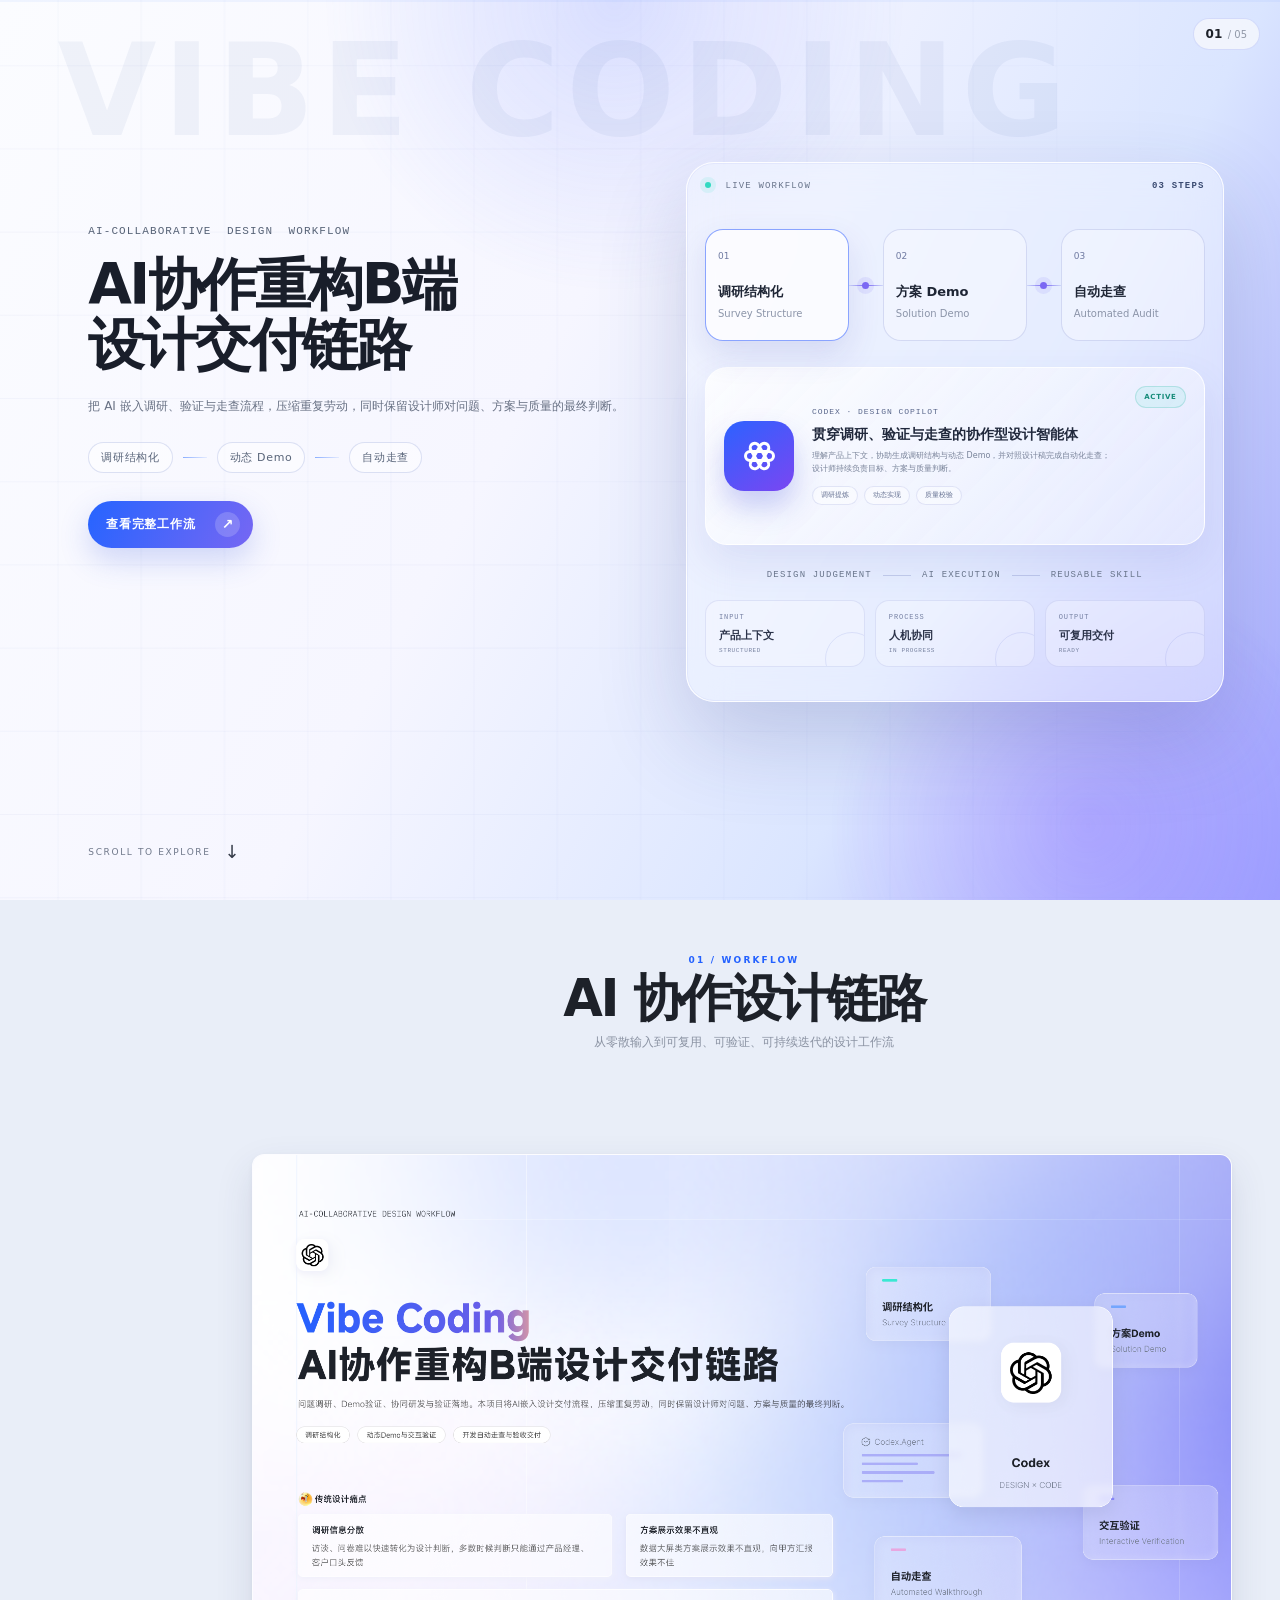
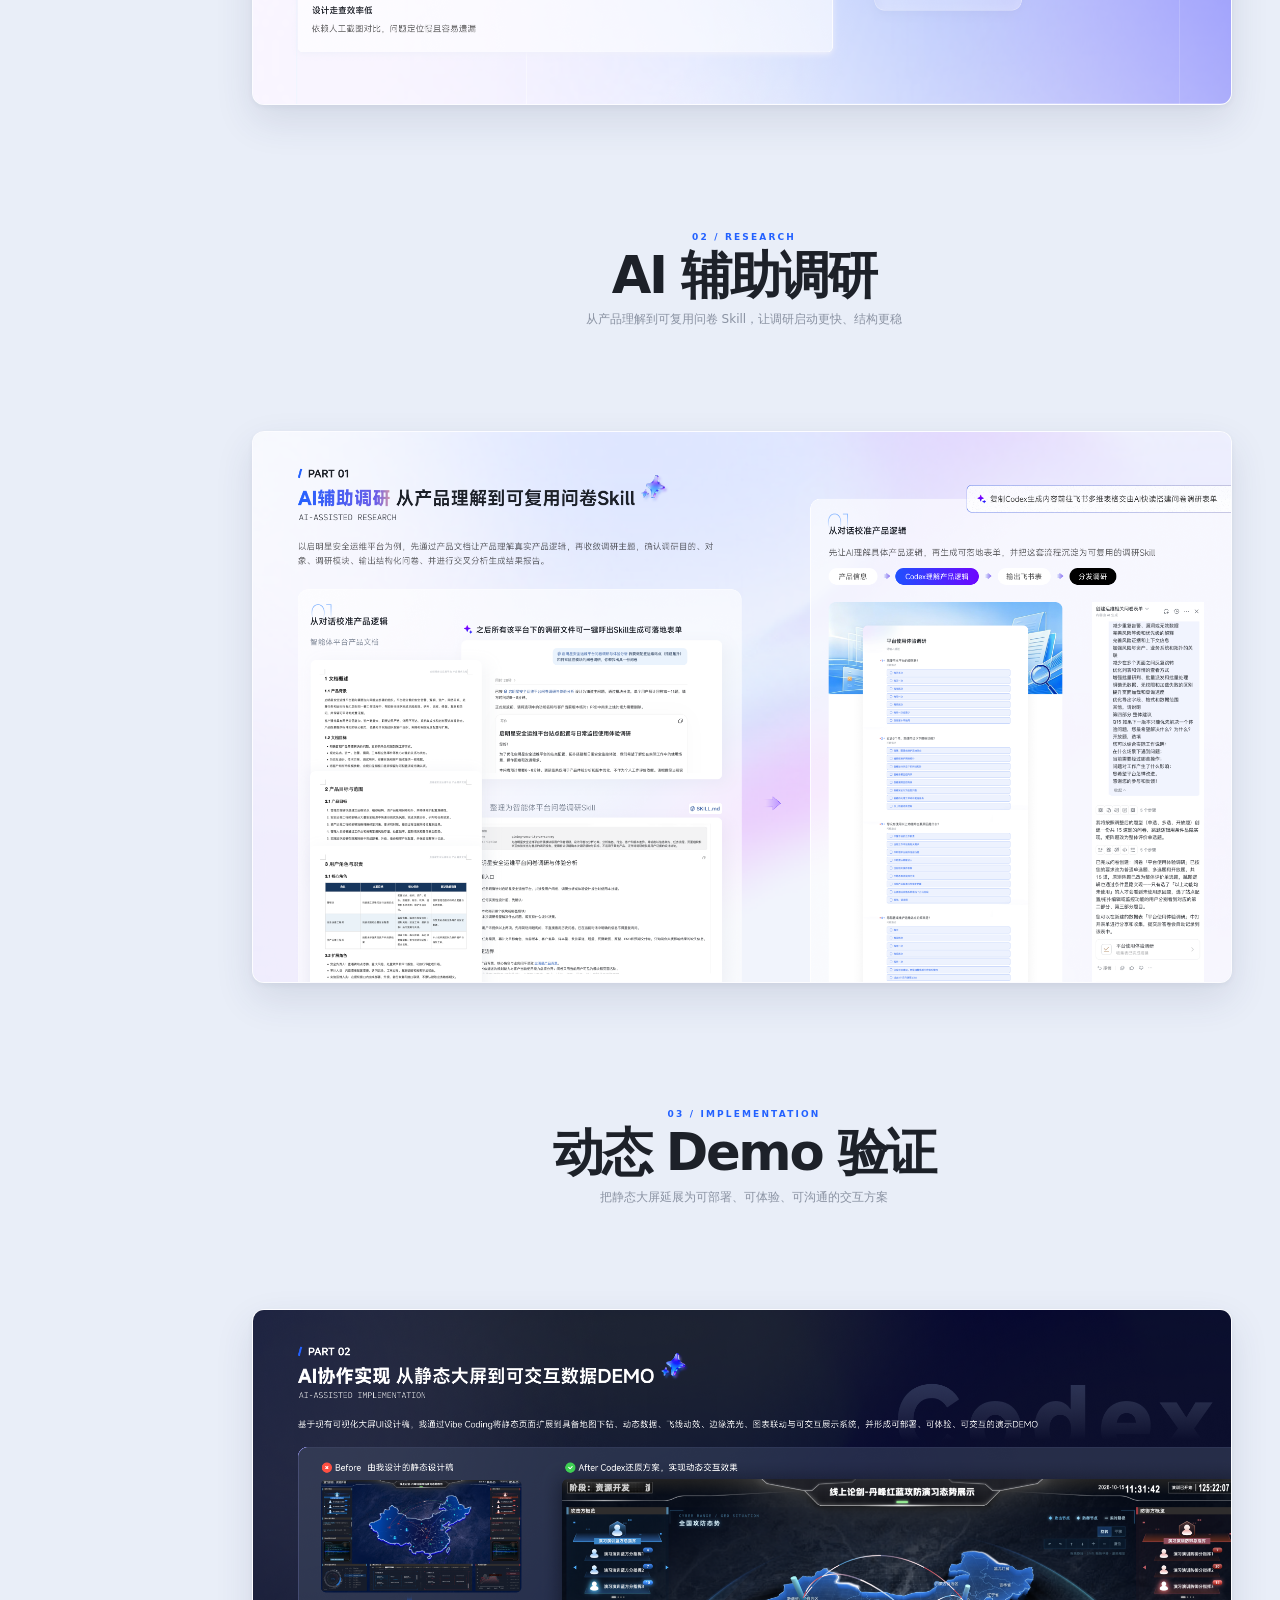
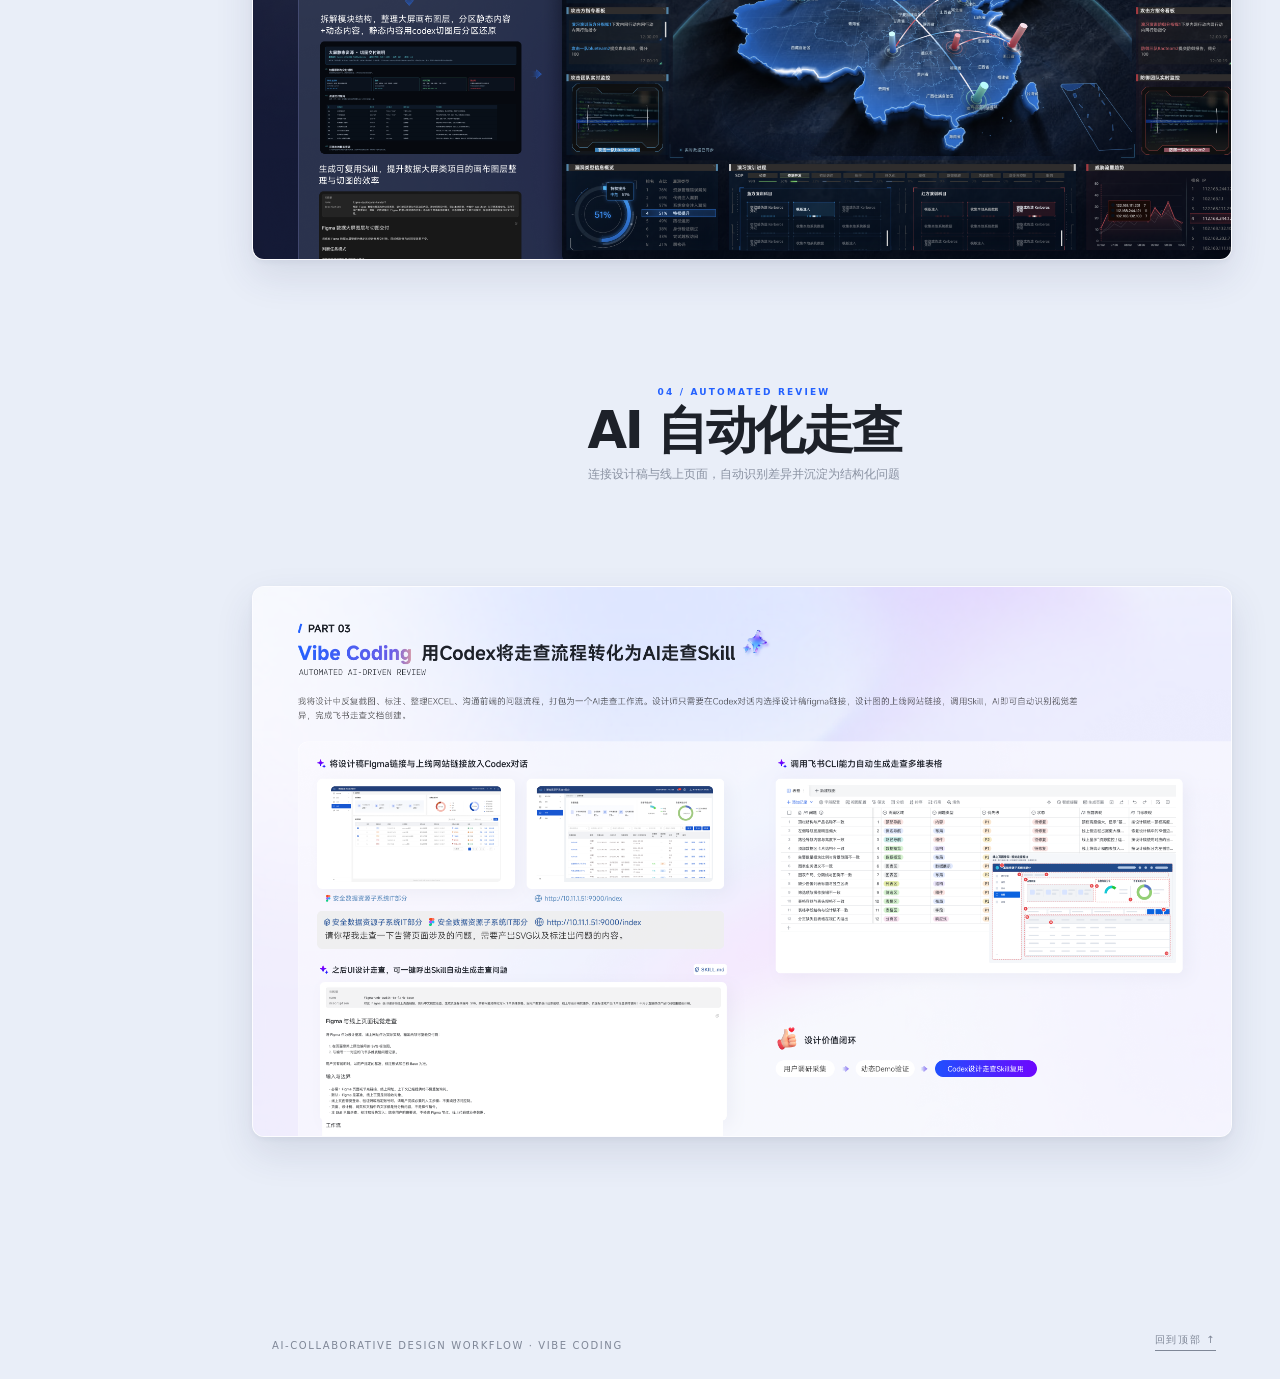
==== projects/ai-workflow/index.html @ b2602d44 "Publish complete Li Dan portfolio website" ====
<!doctype html>
<html lang="zh-CN" data-cursor-theme="dark">
  <head>
    <meta charset="UTF-8" />
    <meta name="viewport" content="width=device-width, initial-scale=1" />
    <meta name="description" content="AI 协作设计工作流：从调研结构化、动态 Demo 到自动化设计走查的 B 端设计交付链路。" />
    <meta name="theme-color" content="#eef2ff" />
    <title>AI设计交付流程 · 李丹作品集</title>
    <link rel="stylesheet" href="./styles.css?v=8" />
    <link rel="stylesheet" href="../../custom-cursor.css?v=19" />
  </head>
  <body>
    <aside class="side-nav" aria-label="项目章节导航">
      <a class="brand" href="#cover" aria-label="回到项目首页">
        <span class="brand-mark">AI</span>
        <span><strong>AI设计交付流程</strong><small>DESIGN × CODE</small></span>
      </a>
      <nav>
        <a class="nav-link" href="#overview" data-nav="overview"><span>01</span>协作链路</a>
        <a class="nav-link" href="#research" data-nav="research"><span>02</span>辅助调研</a>
        <a class="nav-link" href="#implementation" data-nav="implementation"><span>03</span>动态验证</a>
        <a class="nav-link" href="#audit" data-nav="audit"><span>04</span>自动走查</a>
      </nav>
      <div class="project-meta"><span>AI-COLLABORATIVE DESIGN</span><strong>RESEARCH — DELIVERY</strong></div>
    </aside>

    <div class="progress" aria-hidden="true"><span></span></div>
    <div class="page-counter" aria-live="polite"><strong>01</strong><span>/ 05</span></div>

    <main>
      <section class="cover observe-section" id="cover" data-chapter="cover" data-page="1">
        <div class="cover-canvas" data-cover-canvas>
          <div class="cover-grid" aria-hidden="true"></div>
          <div class="cover-orb orb-a" aria-hidden="true"></div>
          <div class="cover-orb orb-b" aria-hidden="true"></div>
          <div class="cursor-glow" aria-hidden="true"></div>
          <p class="cover-wordmark" aria-hidden="true">VIBE CODING</p>

          <div class="cover-copy">
            <p class="cover-en">AI-COLLABORATIVE&nbsp;&nbsp;DESIGN&nbsp;&nbsp;WORKFLOW</p>
            <h1>AI协作重构B端<br />设计交付链路</h1>
            <p class="cover-description">把 AI 嵌入调研、验证与走查流程，压缩重复劳动，同时保留设计师对问题、方案与质量的最终判断。</p>
            <div class="cover-path" aria-label="项目流程">
              <span>调研结构化</span><i></i><span>动态 Demo</span><i></i><span>自动走查</span>
            </div>
            <a class="cover-cta" href="#overview"><span>查看完整工作流</span><i>↗</i></a>
          </div>

          <div class="workflow-visual" data-tilt-card aria-label="AI 协作设计工作流概览">
            <div class="visual-topline"><span><i></i> LIVE WORKFLOW</span><b>03 STEPS</b></div>
            <div class="workflow-map">
              <button class="flow-node is-active" type="button" data-step="research"><small>01</small><b>调研结构化</b><span>Survey Structure</span></button>
              <div class="flow-line"><i></i></div>
              <button class="flow-node" type="button" data-step="demo"><small>02</small><b>方案 Demo</b><span>Solution Demo</span></button>
              <div class="flow-line"><i></i></div>
              <button class="flow-node" type="button" data-step="audit"><small>03</small><b>自动走查</b><span>Automated Audit</span></button>
            </div>
            <div class="agent-card">
              <div class="agent-icon"><span></span><span></span><span></span></div>
              <div class="agent-content">
                <small id="agentLabel">CODEX · DESIGN COPILOT</small>
                <strong id="agentTitle">贯穿调研、验证与走查的协作型设计智能体</strong>
                <p id="agentText">理解产品上下文，协助生成调研结构与动态 Demo，并对照设计稿完成自动化走查；设计师持续负责目标、方案与质量判断。</p>
                <div class="agent-capabilities" aria-label="智能体能力范围">
                  <span data-capability="research">调研提炼</span>
                  <span data-capability="demo">动态实现</span>
                  <span data-capability="audit">质量校验</span>
                </div>
              </div>
              <b class="agent-status" id="agentStatus">ACTIVE</b>
            </div>
            <div class="visual-footer"><span>DESIGN JUDGEMENT</span><i></i><span>AI EXECUTION</span><i></i><span>REUSABLE SKILL</span></div>
            <div class="visual-metrics" aria-label="工作流状态摘要">
              <span><small>INPUT</small><b>产品上下文</b><em>STRUCTURED</em></span>
              <span><small>PROCESS</small><b>人机协同</b><em>IN PROGRESS</em></span>
              <span><small>OUTPUT</small><b>可复用交付</b><em>READY</em></span>
            </div>
          </div>

          <a class="scroll-cue" href="#overview">SCROLL TO EXPLORE <i>↓</i></a>
        </div>
      </section>

      <section class="chapter-marker observe-section" id="overview" data-chapter="overview" data-page="2">
        <p>01 / WORKFLOW</p><h2>AI 协作设计链路</h2><span>从零散输入到可复用、可验证、可持续迭代的设计工作流</span>
      </section>
      <section class="slide-section observe-section" data-chapter="overview" data-page="2">
        <button class="stage" type="button" data-lightbox="./assets/ai-overview.png" aria-label="放大查看 AI 协作设计工作流概览">
          <img src="./assets/ai-overview.png" alt="AI 协作重构 B 端设计交付链路概览" />
          <span class="stage-action">查看大图 <i>↗</i></span>
        </button>
      </section>

      <section class="chapter-marker observe-section" id="research" data-chapter="research" data-page="3">
        <p>02 / RESEARCH</p><h2>AI 辅助调研</h2><span>从产品理解到可复用问卷 Skill，让调研启动更快、结构更稳</span>
      </section>
      <section class="slide-section observe-section" data-chapter="research" data-page="3">
        <button class="stage" type="button" data-lightbox="./assets/ai-research.png" aria-label="放大查看 AI 辅助调研案例">
          <img loading="lazy" src="./assets/ai-research.png" alt="从产品理解到可复用问卷 Skill 的 AI 辅助调研流程" />
          <span class="stage-action">查看大图 <i>↗</i></span>
        </button>
      </section>

      <section class="chapter-marker observe-section" id="implementation" data-chapter="implementation" data-page="4">
        <p>03 / IMPLEMENTATION</p><h2>动态 Demo 验证</h2><span>把静态大屏延展为可部署、可体验、可沟通的交互方案</span>
      </section>
      <section class="slide-section observe-section" data-chapter="implementation" data-page="4">
        <button class="stage" type="button" data-lightbox="./assets/ai-demo.png" aria-label="放大查看 AI 动态 Demo 实现案例">
          <img loading="lazy" src="./assets/ai-demo.png" alt="从静态大屏到可交互数据 Demo 的 AI 协作实现" />
          <span class="stage-action">查看大图 <i>↗</i></span>
        </button>
      </section>

      <section class="chapter-marker observe-section" id="audit" data-chapter="audit" data-page="5">
        <p>04 / AUTOMATED REVIEW</p><h2>AI 自动化走查</h2><span>连接设计稿与线上页面，自动识别差异并沉淀为结构化问题</span>
      </section>
      <section class="slide-section observe-section" data-chapter="audit" data-page="5">
        <button class="stage" type="button" data-lightbox="./assets/ai-audit.png" aria-label="放大查看 AI 自动化设计走查案例">
          <img loading="lazy" src="./assets/ai-audit.png" alt="由 Codex 自动识别视觉差异并生成走查问题的工作流" />
          <span class="stage-action">查看大图 <i>↗</i></span>
        </button>
      </section>

      <footer><p>AI-COLLABORATIVE DESIGN WORKFLOW · VIBE CODING</p><a href="#cover">回到顶部 ↑</a></footer>
    </main>

    <div class="lightbox" role="dialog" aria-modal="true" aria-label="案例大图预览" hidden>
      <button class="lightbox-close" type="button" aria-label="关闭预览">×</button>
      <button class="lightbox-nav lightbox-prev" type="button" aria-label="查看上一张">‹</button>
      <img alt="" />
      <button class="lightbox-nav lightbox-next" type="button" aria-label="查看下一张">›</button>
      <p><span class="lightbox-count"></span> · 按 ← → 切换 · 按 ESC 关闭</p>
    </div>
    <script src="./script.js?v=3"></script>
    <script src="../../custom-cursor.js?v=19"></script>
  </body>
</html>
---- projects/ai-workflow/styles.css ----
:root {
  color-scheme: light;
  font-family: Inter, "PingFang SC", "Microsoft YaHei", system-ui, sans-serif;
  color: #1d2129;
  background: #e9eef8;
  --nav-width: 208px;
  --page-bg: #e9eef8;
  --blue: #2361ff;
  --purple: #8b48ff;
  --cyan: #33dbc4;
  --muted: #8b93a4;
}

* { box-sizing: border-box; }
html { scroll-behavior: smooth; scroll-padding-top: 24px; background: var(--page-bg); }
body { margin: 0; min-width: 320px; overflow-x: hidden; background: var(--page-bg); }
button, a { color: inherit; font: inherit; }
button { appearance: none; }

.side-nav { position: fixed; inset: 0 auto 0 0; z-index: 30; width: var(--nav-width); display: flex; flex-direction: column; padding: 30px 24px 28px; background: transparent; opacity: 0; transform: translateX(-104%); pointer-events: none; transition: opacity .35s ease, transform .35s ease; }
body.has-nav .side-nav { opacity: 1; transform: translateX(0); pointer-events: auto; }
.brand { display: flex; align-items: center; gap: 11px; text-decoration: none; }
.brand-mark { display: grid; place-items: center; width: 34px; height: 34px; border-radius: 11px; color: #fff; font-size: 11px; font-weight: 850; background: linear-gradient(135deg,var(--blue),var(--purple)); box-shadow: 0 10px 25px rgba(65,74,239,.2); }
.brand strong,.brand small { display: block; }.brand strong { font-size: 13px; }.brand small { margin-top: 3px; color: var(--muted); font-size: 7px; letter-spacing: .16em; }
.side-nav nav { display: grid; gap: 8px; margin-top: 82px; }
.nav-link { position: relative; display: grid; grid-template-columns: 28px 1fr; gap: 8px; align-items: center; min-height: 40px; color: #9aa1af; font-size: 12px; text-decoration: none; transition: color .25s ease, transform .25s ease; }
.nav-link span { font-variant-numeric: tabular-nums; font-size: 10px; }.nav-link::before { content: ""; position: absolute; left: -24px; width: 3px; height: 0; border-radius: 0 4px 4px 0; background: linear-gradient(var(--blue),var(--purple)); transition: height .25s ease; }
.nav-link:hover { color: #51596a; transform: translateX(2px); }.nav-link.is-active { color: #171b25; font-weight: 650; }.nav-link.is-active::before { height: 24px; }
.project-meta { margin-top: auto; display: grid; gap: 5px; color: var(--muted); font-size: 8px; line-height: 1; letter-spacing: .12em; }.project-meta strong { color: #555e70; font-size: 9px; }

main { margin: 0; background: var(--page-bg); }.chapter-marker,.slide-section,.outcome,footer { margin-left: var(--nav-width); }
.progress { position: fixed; z-index: 35; top: 0; left: 0; right: 0; height: 2px; background: rgba(35,97,255,.05); }.progress span { display: block; width: 0; height: 100%; background: linear-gradient(90deg,var(--blue),var(--purple)); }
.page-counter { position: fixed; z-index: 28; right: 20px; top: 18px; display: flex; align-items: baseline; gap: 5px; padding: 8px 12px; border: 1px solid rgba(89,118,234,.2); border-radius: 999px; background: rgba(247,249,253,.76); backdrop-filter: blur(12px); font-variant-numeric: tabular-nums; }.page-counter strong { font-size: 12px; }.page-counter span { color: #9299a8; font-size: 10px; }

.cover { position: relative; min-height: 100svh; overflow: hidden; display: grid; place-items: center; background: #f8fbff; }
.cover-canvas { --pointer-x: 68%; --pointer-y: 44%; --shift-x: 0px; --shift-y: 0px; --tilt-x: 0deg; --tilt-y: 0deg; position: relative; width: 100vw; height: 100svh; min-height: 760px; overflow: hidden; isolation: isolate; background: linear-gradient(118deg,#fbfcff 0%,#f6f6ff 42%,#dae5ff 72%,#9fa2ff 100%); }
.cover-grid { position: absolute; z-index: -2; inset: 0; opacity: .45; background-image: linear-gradient(rgba(87,108,186,.11) 1px,transparent 1px),linear-gradient(90deg,rgba(87,108,186,.11) 1px,transparent 1px); background-size: 80px 80px; mask-image: linear-gradient(90deg,#000 0%,rgba(0,0,0,.65) 72%,transparent 100%); transform: translate3d(var(--shift-x),var(--shift-y),0) scale(1.04); transition: transform .18s ease-out; }
.cover-orb { position: absolute; z-index: -3; border-radius: 50%; filter: blur(1px); pointer-events: none; }.orb-a { width: 48vw; height: 48vw; left: 24%; top: -34%; background: radial-gradient(circle,rgba(88,117,255,.19),transparent 67%); }.orb-b { width: 44vw; height: 44vw; right: -7%; bottom: -23%; background: radial-gradient(circle,rgba(115,57,255,.2),transparent 65%); }
.cursor-glow { position: absolute; z-index: -1; inset: 0; background: radial-gradient(circle 300px at var(--pointer-x) var(--pointer-y),rgba(68,238,218,.15),rgba(111,94,255,.08) 40%,transparent 72%); pointer-events: none; }
.cover-wordmark { position: absolute; z-index: -1; left: 4.5%; top: 4%; margin: 0; color: rgba(44,64,152,.055); font-size: clamp(70px,10vw,190px); font-weight: 900; letter-spacing: .05em; line-height: .86; white-space: nowrap; }
.cover-copy { position: absolute; z-index: 4; left: 6.9%; top: 25%; width: min(51vw,900px); }
.cover-index { margin: 0 0 28px; color: var(--blue); font-size: 10px; font-weight: 750; letter-spacing: .22em; }.cover-en { margin: 0 0 18px; color: #566276; font-family: ui-monospace,SFMono-Regular,Menlo,monospace; font-size: clamp(10px,.86vw,16px); letter-spacing: .1em; }
.cover h1 { margin: 0; color: #191e2a; font-size: clamp(48px,4.6vw,88px); line-height: 1.06; letter-spacing: -.045em; }.cover h1 span { color: transparent; background: linear-gradient(90deg,#2361ff 0%,#585eee 58%,#c06ba5 100%); background-clip: text; -webkit-background-clip: text; }
.cover-description { width: min(680px,88%); margin: 22px 0 0; color: #687184; font-size: 13px; line-height: 1.8; }
.cover-path { display: flex; align-items: center; gap: 10px; margin-top: 24px; color: #59657a; font-size: 11px; letter-spacing: .06em; }.cover-path span { padding: 7px 12px; border: 1px solid rgba(83,105,190,.19); border-radius: 999px; background: rgba(255,255,255,.45); }.cover-path i { width: 24px; height: 1px; background: linear-gradient(90deg,#8baeff,rgba(139,174,255,.18)); }
.cover-cta { display: inline-flex; align-items: center; gap: 20px; margin-top: 28px; padding: 11px 13px 11px 18px; color: #fff; border-radius: 999px; background: linear-gradient(115deg,#2664ff,#7667f3); box-shadow: 0 12px 30px rgba(55,88,220,.22); font-size: 12px; font-weight: 650; letter-spacing: .06em; text-decoration: none; transition: transform .25s ease,box-shadow .25s ease; }.cover-cta i { display: grid; place-items: center; width: 25px; height: 25px; border-radius: 50%; background: rgba(255,255,255,.18); font-size: 14px; font-style: normal; transition: transform .25s ease; }.cover-cta:hover { transform: translateY(-3px); box-shadow: 0 18px 38px rgba(55,88,220,.3); }.cover-cta:hover i { transform: rotate(45deg); }

.workflow-visual { position: absolute; z-index: 3; right: 4.4%; top: 17%; width: min(43vw,780px); min-height: 60%; padding: 24px; border: 1px solid rgba(255,255,255,.85); border-radius: 28px; background: rgba(240,244,255,.48); box-shadow: 0 36px 90px rgba(47,55,130,.2),inset 0 0 0 1px rgba(101,113,223,.08); backdrop-filter: blur(20px); transform: perspective(1200px) rotateX(var(--tilt-x)) rotateY(var(--tilt-y)); transform-origin: center; transition: transform .14s ease-out,box-shadow .25s ease; }
.visual-topline,.visual-footer { display: flex; align-items: center; justify-content: space-between; color: #68748b; font-family: ui-monospace,SFMono-Regular,Menlo,monospace; font-size: 9px; letter-spacing: .13em; }.visual-topline i { display: inline-block; width: 6px; height: 6px; margin-right: 8px; border-radius: 50%; background: #32d9c1; box-shadow: 0 0 0 5px rgba(50,217,193,.12); }.visual-topline b { color: #3b4b72; }
.workflow-map { display: grid; grid-template-columns: 1fr 34px 1fr 34px 1fr; align-items: center; margin-top: 38px; }.flow-node { min-height: 126px; padding: 18px 16px; text-align: left; border: 1px solid rgba(107,118,201,.22); border-radius: 18px; background: rgba(255,255,255,.36); cursor: pointer; transition: transform .25s ease,border-color .25s ease,background .25s ease,box-shadow .25s ease; }.flow-node:hover { transform: translateY(-5px); border-color: rgba(59,83,228,.45); }.flow-node.is-active { border-color: rgba(46,91,255,.55); background: rgba(255,255,255,.72); box-shadow: 0 14px 32px rgba(65,72,178,.14); }.flow-node small,.flow-node b,.flow-node span { display: block; }.flow-node small { color: #6d78a0; font-size: 9px; }.flow-node b { margin-top: 27px; color: #1e2535; font-size: 15px; }.flow-node span { margin-top: 7px; color: #8b94a9; font-size: 10px; }.flow-line { height: 1px; background: linear-gradient(90deg,rgba(91,109,223,.18),#7968f3,rgba(91,109,223,.18)); }.flow-line i { display: block; width: 7px; height: 7px; margin: -3px auto 0; border-radius: 50%; background: #7b68f3; box-shadow: 0 0 0 5px rgba(123,104,243,.12); animation: travel 1.8s ease-in-out infinite; }
.agent-card { display: grid; grid-template-columns: 70px minmax(0,1fr) auto; gap: 18px; align-items: center; min-height: 196px; margin-top: 26px; padding: 22px; border: 1px solid rgba(255,255,255,.84); border-radius: 22px; background: linear-gradient(135deg,rgba(255,255,255,.78),rgba(235,238,255,.62)); box-shadow: 0 18px 40px rgba(65,72,178,.11); }.agent-icon { position: relative; display: grid; place-items: center; width: 70px; height: 70px; border-radius: 20px; background: linear-gradient(145deg,#2c62ff,#7b46f2); box-shadow: 0 16px 28px rgba(60,72,218,.25); }.agent-icon span { position: absolute; width: 31px; height: 12px; border: 3px solid #fff; border-radius: 999px; transform: rotate(60deg); }.agent-icon span:nth-child(2) { transform: rotate(-60deg); }.agent-icon span:nth-child(3) { transform: rotate(0deg); }.agent-card small,.agent-card strong,.agent-card p { display: block; }.agent-card small { color: #58658a; font-family: ui-monospace,SFMono-Regular,Menlo,monospace; font-size: 8px; letter-spacing: .12em; }.agent-card strong { max-width: 520px; margin-top: 9px; color: #20283c; font-size: 14px; line-height: 1.4; }.agent-card p { max-width: 560px; margin: 6px 0 0; color: #778198; font-size: 9px; line-height: 1.65; }.agent-status { align-self: start; padding: 6px 8px; color: #168b79; border: 1px solid rgba(29,171,149,.22); border-radius: 999px; background: rgba(51,219,196,.1); font-size: 7px; letter-spacing: .1em; }.agent-capabilities { display: flex; flex-wrap: wrap; gap: 6px; margin-top: 11px; }.agent-capabilities span { padding: 5px 8px; color: #667293; border: 1px solid rgba(89,105,194,.15); border-radius: 999px; background: rgba(255,255,255,.42); font-size: 7px; line-height: 1; transition: color .22s ease,border-color .22s ease,background .22s ease; }.agent-capabilities span.is-active { color: #3f55c9; border-color: rgba(71,92,224,.3); background: rgba(104,116,244,.1); }
.visual-footer { justify-content: center; gap: 11px; margin-top: 25px; }.visual-footer i { width: 28px; height: 1px; background: rgba(88,101,177,.25); }
.visual-metrics { display: grid; grid-template-columns: repeat(3,minmax(0,1fr)); gap: 10px; margin-top: 20px; }.visual-metrics > span { position: relative; min-height: 62px; padding: 12px 13px; overflow: hidden; border: 1px solid rgba(107,118,201,.15); border-radius: 14px; background: rgba(255,255,255,.28); }.visual-metrics > span::after { content:""; position: absolute; right: -15px; bottom: -20px; width: 52px; height: 52px; border: 1px solid rgba(93,105,213,.14); border-radius: 50%; }.visual-metrics small,.visual-metrics b,.visual-metrics em { display: block; position: relative; z-index: 1; }.visual-metrics small { color: #7580a3; font: 7px ui-monospace,SFMono-Regular,Menlo,monospace; letter-spacing: .13em; }.visual-metrics b { margin-top: 7px; color: #2b334a; font-size: 11px; }.visual-metrics em { margin-top: 4px; color: #7782a0; font: 6px ui-monospace,SFMono-Regular,Menlo,monospace; letter-spacing: .1em; }
.scroll-cue { position: absolute; z-index: 4; left: 6.9%; bottom: 4.2%; display: flex; gap: 14px; align-items: center; color: #6f788a; font-size: 9px; letter-spacing: .18em; text-decoration: none; }.scroll-cue i { color: #343a48; font-size: 18px; font-style: normal; animation: bob 1.6s ease-in-out infinite; }

.chapter-marker { scroll-margin-top: 24px; min-height: clamp(170px,22svh,240px); display: grid; place-content: center; padding: 32px 6vw 24px; text-align: center; background: var(--page-bg); }.chapter-marker p { margin: 0 0 8px; color: var(--blue); font-size: 9px; font-weight: 750; letter-spacing: .24em; }.chapter-marker h2 { margin: 0; font-size: clamp(34px,4vw,58px); line-height: 1; letter-spacing: -.045em; }.chapter-marker span { margin-top: 10px; color: #8a92a2; font-size: 12px; }
.slide-section { min-height: auto; display: grid; place-items: center; padding: 56px 48px 72px 44px; background: var(--page-bg); overflow: visible; }.stage { position: relative; display: block; width: min(100%,1600px); aspect-ratio: 16/9; overflow: hidden; padding: 0; border: 1px solid rgba(255,255,255,.82); border-radius: 12px; background: #f0f2ff; box-shadow: 0 2px 5px rgba(48,60,96,.06),0 16px 38px rgba(48,60,96,.12),inset 0 1px 0 rgba(255,255,255,.42); cursor: zoom-in; transition: transform .38s cubic-bezier(.2,.7,.2,1),box-shadow .38s ease; }.stage > img { display: block; width: 100%; height: 100%; object-fit: fill; }.stage-action { position: absolute; right: 18px; bottom: 18px; display: flex; align-items: center; gap: 10px; padding: 9px 10px 9px 14px; color: #34415d; border: 1px solid rgba(255,255,255,.85); border-radius: 999px; background: rgba(255,255,255,.76); box-shadow: 0 8px 22px rgba(49,61,104,.12); backdrop-filter: blur(12px); font-size: 10px; opacity: 0; transform: translateY(8px); transition: opacity .25s ease,transform .25s ease; }.stage-action i { display: grid; place-items: center; width: 22px; height: 22px; color: #fff; border-radius: 50%; background: linear-gradient(135deg,var(--blue),var(--purple)); font-style: normal; }.stage:hover .stage-action,.stage:focus-visible .stage-action { opacity: 1; transform: translateY(0); }
.dark-marker { color: #f5f7ff; background: linear-gradient(180deg,#161c33,#11162b); }.dark-marker span { color: #8791aa; }.dark-section { background: #11162b; }.dark-stage { border-color: rgba(125,142,224,.24); box-shadow: 0 24px 58px rgba(2,6,22,.34); }
.outcome { display: grid; grid-template-columns: .8fr 1.2fr; gap: 7vw; align-items: end; min-height: 420px; padding: 90px 6vw; background: linear-gradient(135deg,#f6f8ff,#e5eaff); }.outcome p { margin: 0 0 16px; color: var(--blue); font-size: 9px; font-weight: 800; letter-spacing: .22em; }.outcome h2 { max-width: 540px; margin: 0; font-size: clamp(32px,4vw,64px); line-height: 1.12; letter-spacing: -.05em; }.outcome ol { display: grid; grid-template-columns: repeat(3,1fr); gap: 12px; margin: 0; padding: 0; list-style: none; }.outcome li { min-height: 190px; padding: 22px; border: 1px solid rgba(87,104,185,.15); border-radius: 18px; background: rgba(255,255,255,.48); transition: transform .25s ease,background .25s ease,box-shadow .25s ease; }.outcome li:hover { transform: translateY(-8px); background: rgba(255,255,255,.74); box-shadow: 0 18px 40px rgba(63,78,157,.12); }.outcome li span,.outcome li b,.outcome li small { display: block; }.outcome li span { color: #5266c7; font: 9px ui-monospace,SFMono-Regular,Menlo,monospace; }.outcome li b { margin-top: 58px; font-size: 15px; }.outcome li small { margin-top: 9px; color: #7c8598; line-height: 1.6; }
footer { min-height: 170px; display: flex; align-items: flex-end; justify-content: space-between; gap: 24px; padding: 44px 5vw 28px; color: #7f8797; background: var(--page-bg); font-size: 10px; line-height: 1; letter-spacing: .16em; }footer p { margin: 0; }footer a { padding-bottom: 5px; line-height: 1; text-decoration: none; border-bottom: 1px solid currentColor; }

.lightbox { position: fixed; z-index: 100; inset: 0; display: grid; place-items: center; padding: 4vh 4vw; background: rgba(8,12,26,.92); backdrop-filter: blur(14px); }.lightbox[hidden] { display: none; }.lightbox img { display: block; width: min(100%,177.78vh); max-height: 88vh; object-fit: contain; border-radius: 10px; box-shadow: 0 30px 100px rgba(0,0,0,.42); }.lightbox-close { position: fixed; right: 22px; top: 18px; width: 42px; height: 42px; color: #fff; border: 1px solid rgba(255,255,255,.2); border-radius: 50%; background: rgba(255,255,255,.08); font-size: 26px; cursor: pointer; }.lightbox p { position: fixed; bottom: 14px; margin: 0; color: rgba(255,255,255,.62); font-size: 10px; letter-spacing: .12em; }
.lightbox img{max-width:calc(100vw - 170px)}.lightbox-nav{position:fixed;z-index:2;top:50%;width:54px;height:54px;display:grid;place-items:center;color:#fff;border:1px solid rgba(255,255,255,.24);border-radius:50%;background:rgba(255,255,255,.1);backdrop-filter:blur(10px);font-size:36px;line-height:1;cursor:pointer;transform:translateY(-50%);transition:background .2s,transform .2s}.lightbox-prev{left:24px}.lightbox-next{right:24px}.lightbox-nav:hover,.lightbox-nav:focus-visible{background:rgba(255,255,255,.22);outline:none;transform:translateY(-50%) scale(1.06)}
@media(max-width:700px){.lightbox{padding:64px 12px}.lightbox img{max-width:100%}.lightbox-nav{top:auto;bottom:34px;width:44px;height:44px;font-size:30px;transform:none}.lightbox-prev{left:18px}.lightbox-next{right:18px}.lightbox-nav:hover,.lightbox-nav:focus-visible{transform:scale(1.05)}.lightbox p{bottom:14px;max-width:60%;text-align:center}}

@media (hover:hover) and (pointer:fine) { .stage:hover { transform: translateY(-8px); box-shadow: 0 4px 10px rgba(48,60,96,.08),0 24px 52px rgba(48,60,96,.16),inset 0 1px 0 rgba(255,255,255,.52); } }
@keyframes bob { 50% { transform: translateY(7px); } }
@keyframes travel { 0%,100% { transform: translateX(-12px) scale(.75); opacity: .5; }50% { transform: translateX(12px) scale(1.15); opacity: 1; } }

@media (max-width: 1280px) {
  .cover-copy { width: 50vw; top: 25%; }.cover h1 { font-size: clamp(44px,4.4vw,66px); }.cover-description { font-size: 12px; }.workflow-visual { top: 18%; width: 42vw; padding: 18px; }.flow-node { min-height: 112px; padding: 14px 12px; }.flow-node b { margin-top: 22px; font-size: 13px; }.agent-card { min-height: 178px; padding: 18px; }.agent-card p { font-size: 8px; line-height: 1.55; }
}
@media (max-width: 900px) {
  :root { --nav-width: 0px; }.side-nav { inset: auto 12px 12px; width: auto; height: 58px; padding: 8px 10px; flex-direction: row; align-items: center; border-radius: 16px; box-shadow: 0 14px 44px rgba(31,38,54,.16); background: rgba(247,249,253,.92); backdrop-filter: blur(14px); }.brand,.project-meta { display: none; }.side-nav nav { width: 100%; margin: 0; display: flex; justify-content: space-around; gap: 2px; }.nav-link { min-height: 40px; display: flex; flex-direction: column; justify-content: center; gap: 2px; padding: 0 4px; font-size: 8px; }.nav-link span { font-size: 8px; }.nav-link::before { display: none; }.chapter-marker,.slide-section,.outcome,footer { margin-left: 0; }.page-counter { right: 12px; top: 12px; }.cover-canvas { min-height: 760px; }.cover-wordmark { top: 10%; left: 6%; font-size: 18vw; white-space: normal; }.cover-copy { left: 7%; top: 16%; width: 86%; }.cover-index { margin-bottom: 18px; }.cover h1 { font-size: clamp(37px,10.5vw,58px); }.cover-description { width: 100%; }.cover-path { flex-wrap: wrap; gap: 6px; }.cover-path i { width: 12px; }.workflow-visual { right: -21%; top: auto; bottom: 7%; width: 86%; min-height: 285px; padding: 15px; opacity: .55; transform: rotate(-4deg); }.workflow-map { margin-top: 16px; }.flow-node { min-height: 84px; padding: 10px; }.flow-node b { margin-top: 16px; font-size: 10px; }.flow-node span { font-size: 7px; }.agent-card { min-height: 100px; margin-top: 12px; grid-template-columns: 46px 1fr; padding: 12px; }.agent-icon { width: 46px; height: 46px; border-radius: 14px; }.agent-icon span { width: 20px; height: 8px; border-width: 2px; }.agent-status,.agent-capabilities,.visual-footer,.visual-metrics { display: none; }.scroll-cue { bottom: 5%; }.slide-section { padding: 28px 14px 48px; }.stage { width: 100%; border-radius: 8px; box-shadow: 0 12px 28px rgba(69,79,112,.09); }.chapter-marker { min-height: 190px; padding: 32px 24px 24px; }.outcome { grid-template-columns: 1fr; gap: 44px; padding: 76px 24px 110px; }.outcome ol { grid-template-columns: 1fr; }.outcome li { min-height: 130px; }.outcome li b { margin-top: 30px; }footer { padding-bottom: 100px; }
}
@media (prefers-reduced-motion: reduce) { html { scroll-behavior: auto; }.scroll-cue i,.flow-line i { animation: none; }.cover-grid,.workflow-visual { transform: none !important; transition: none; }.stage,.stage:hover { transform: none; transition: none; } }
---- custom-cursor.css ----
@import url('https://fonts.googleapis.com/css2?family=DM+Sans:wght@600&display=swap');
/* The hero arrow and label are shared by the homepage, navigation and embedded projects. */
.portfolio-pointer{position:fixed;top:0;left:0;z-index:2147483647;pointer-events:none;opacity:0;will-change:transform;transition:opacity .12s ease;transform:translate(-100px,-100px)}
.portfolio-pointer>svg{width:26px;height:33px;display:block;fill:#100e11;overflow:visible;filter:drop-shadow(0 1px 1px #fff6)}
.portfolio-pointer>span{display:grid;place-items:center;position:absolute;top:31px;left:18px;min-width:66px;height:35px;padding:0 17px;background:#100e11;color:white;white-space:nowrap;border-radius:25px;font:600 12px/1 'DM Sans','PingFang SC','Microsoft YaHei',sans-serif;box-shadow:0 8px 20px #00000008;transition:background .18s,transform .12s}
.portfolio-pointer.is-visible{opacity:1}
.portfolio-pointer.is-badge>svg{fill:#3e52d6}.portfolio-pointer.is-badge>span{background:#3e52d6}
.portfolio-pointer.is-pressed>span{transform:scale(.92)}
html.portfolio-cursor-enabled .cover-cursor-glow,html.portfolio-cursor-enabled .cursor-glow{display:none!important}
@media(hover:hover) and (pointer:fine){
 html.portfolio-cursor-enabled,html.portfolio-cursor-enabled body,html.portfolio-cursor-enabled *{cursor:none!important}
 html.portfolio-cursor-enabled iframe{cursor:auto!important}
}
@media(hover:none),(pointer:coarse),(prefers-reduced-motion:reduce){.portfolio-pointer{display:none!important}}
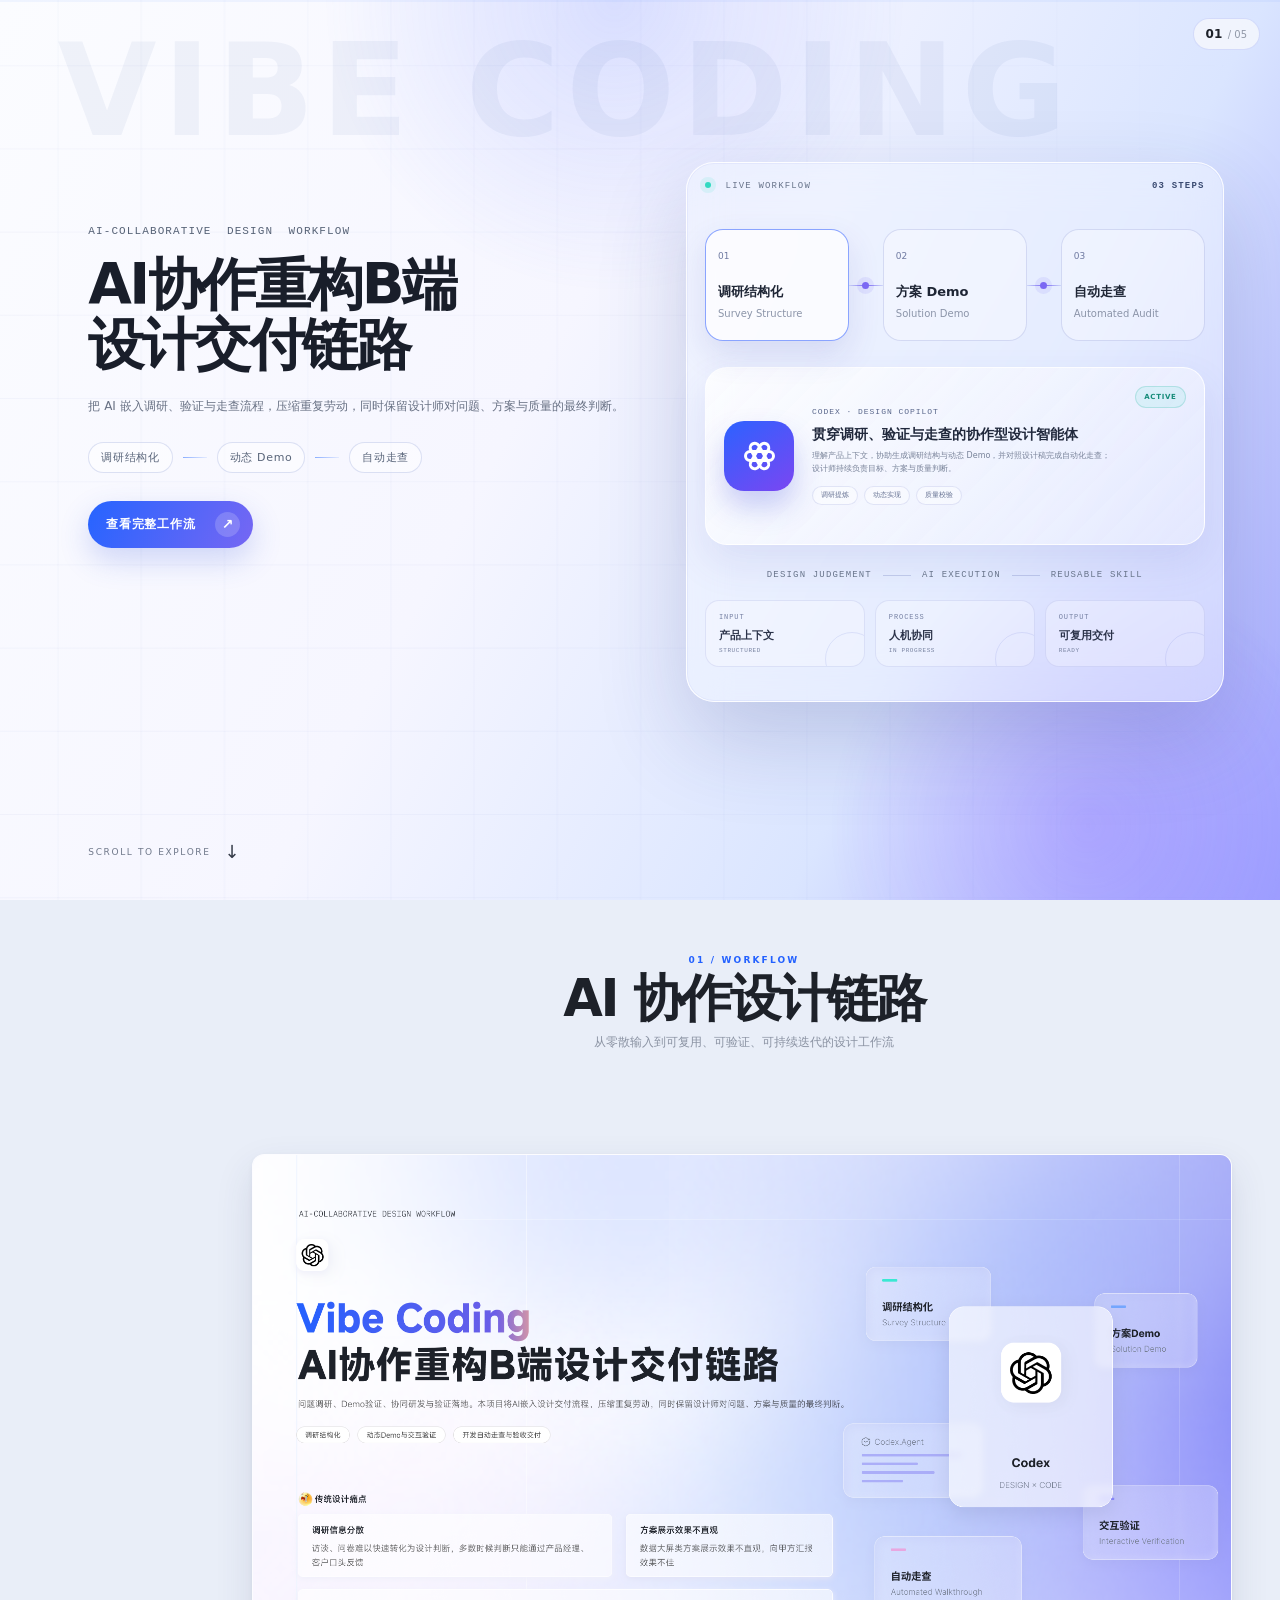
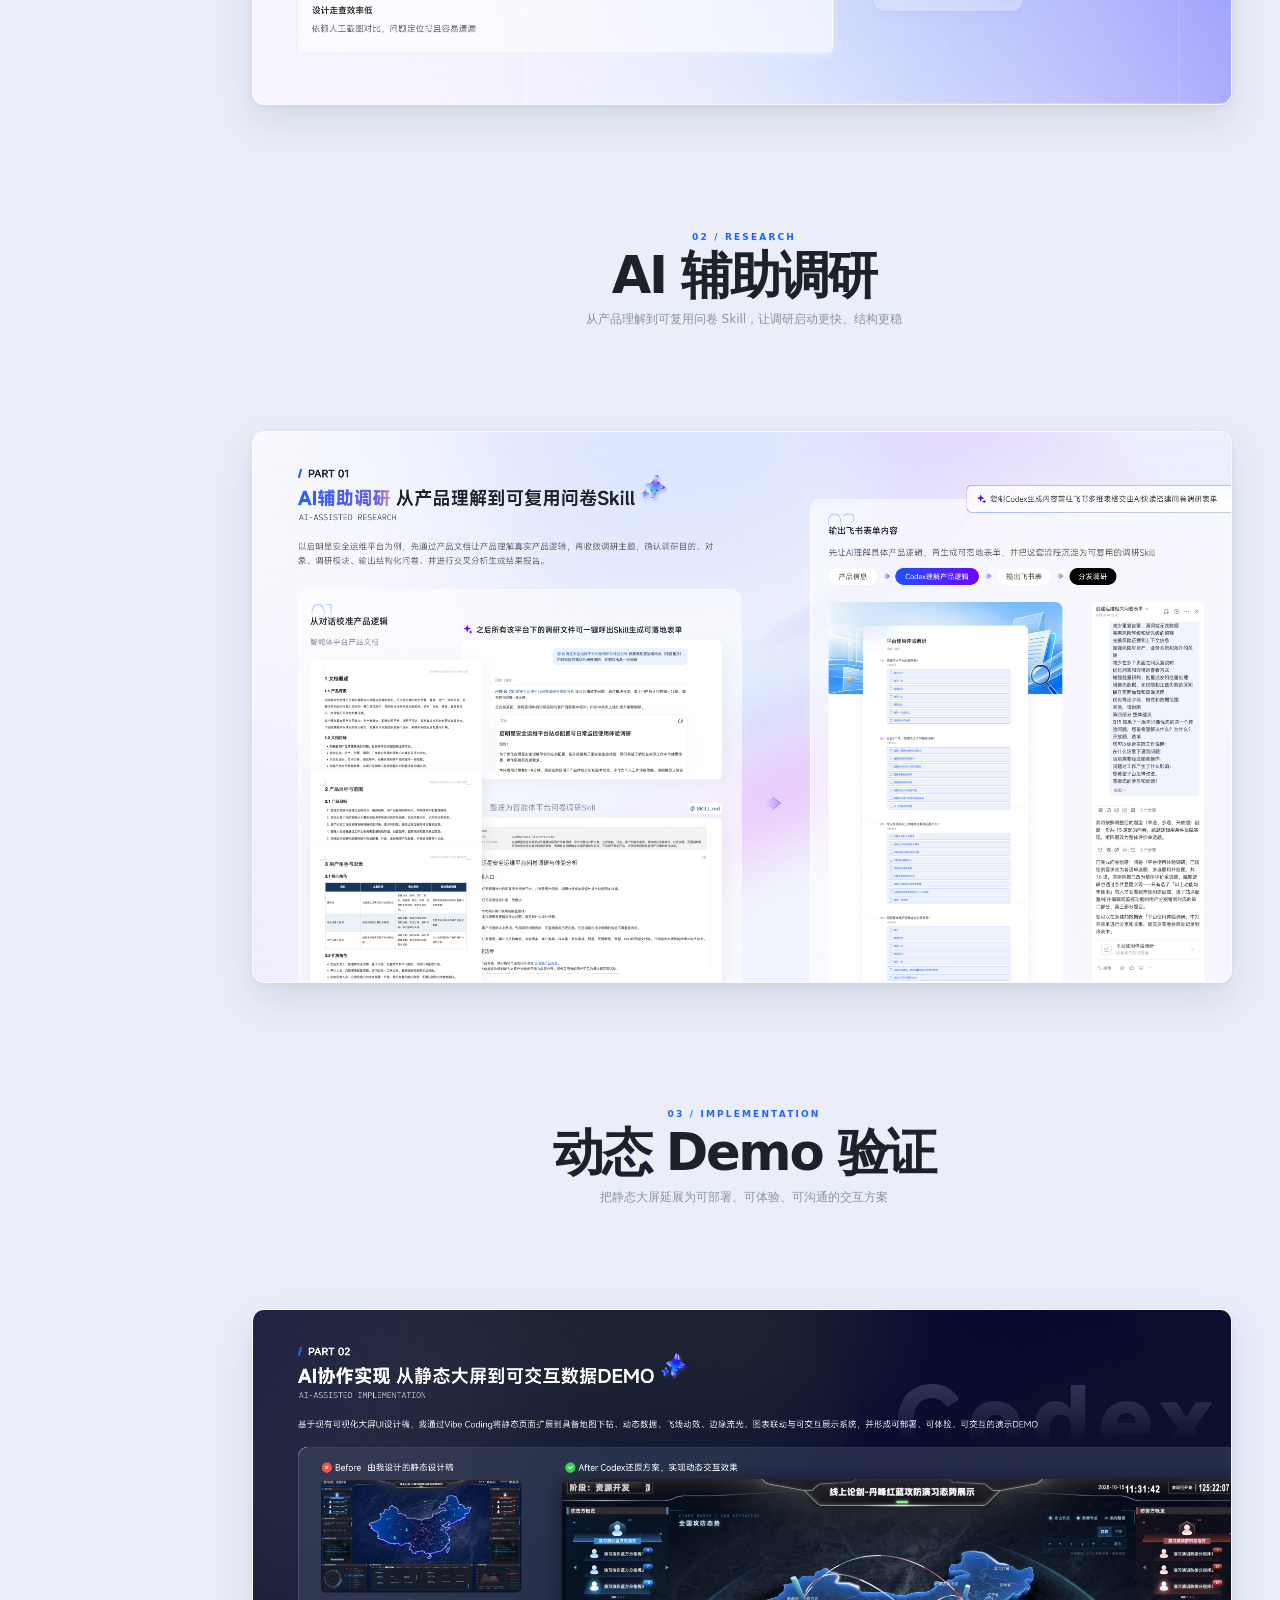
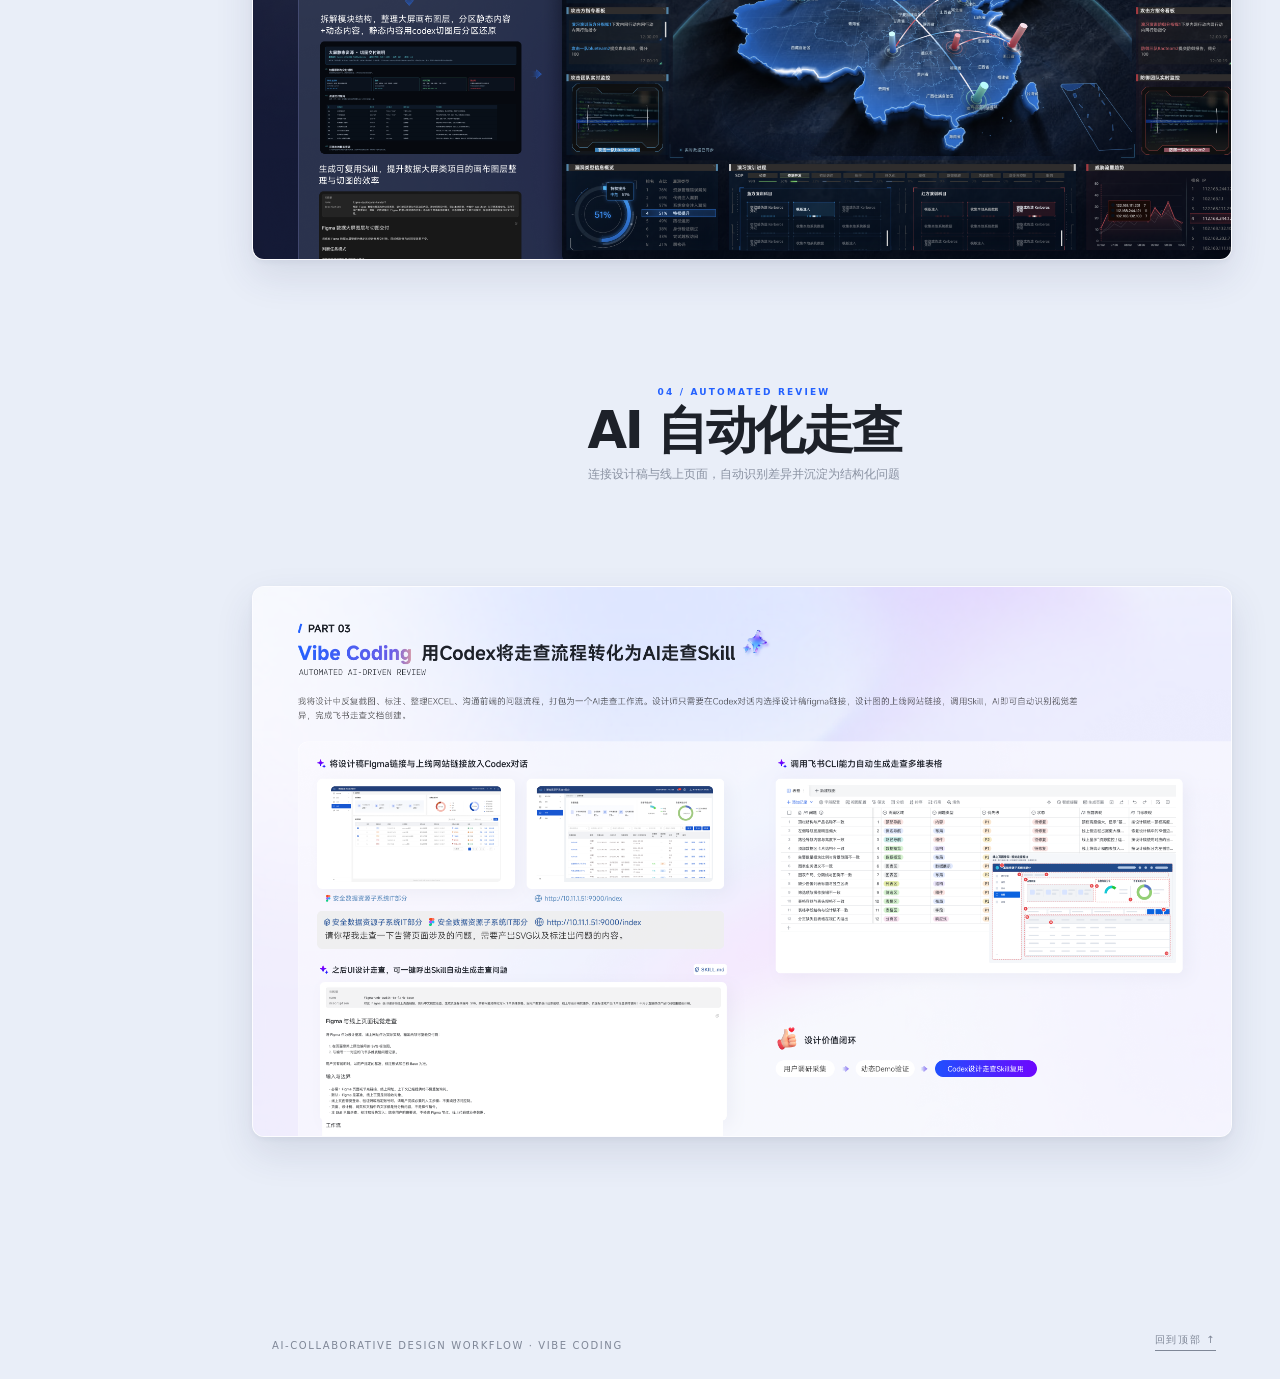
==== commit 2a2c42b3: "Update portfolio research slide and dashboard cursor behavior" ====
--- a/projects/ai-workflow/index.html
+++ b/projects/ai-workflow/index.html
@@ -8,6 +8,7 @@
     <title>AI设计交付流程 · 李丹作品集</title>
     <link rel="stylesheet" href="./styles.css?v=8" />
     <link rel="stylesheet" href="../../custom-cursor.css?v=19" />
+    <script defer src="../../portfolio-analytics.js?v=1"></script>
   </head>
   <body>
     <aside class="side-nav" aria-label="项目章节导航">
@@ -95,8 +96,8 @@
         <p>02 / RESEARCH</p><h2>AI 辅助调研</h2><span>从产品理解到可复用问卷 Skill，让调研启动更快、结构更稳</span>
       </section>
       <section class="slide-section observe-section" data-chapter="research" data-page="3">
-        <button class="stage" type="button" data-lightbox="./assets/ai-research.png" aria-label="放大查看 AI 辅助调研案例">
-          <img loading="lazy" src="./assets/ai-research.png" alt="从产品理解到可复用问卷 Skill 的 AI 辅助调研流程" />
+        <button class="stage" type="button" data-lightbox="./assets/ai-research.png?v=29" aria-label="放大查看 AI 辅助调研案例">
+          <img loading="lazy" src="./assets/ai-research.png?v=29" alt="从产品理解到可复用问卷 Skill 的 AI 辅助调研流程" />
           <span class="stage-action">查看大图 <i>↗</i></span>
         </button>
       </section>
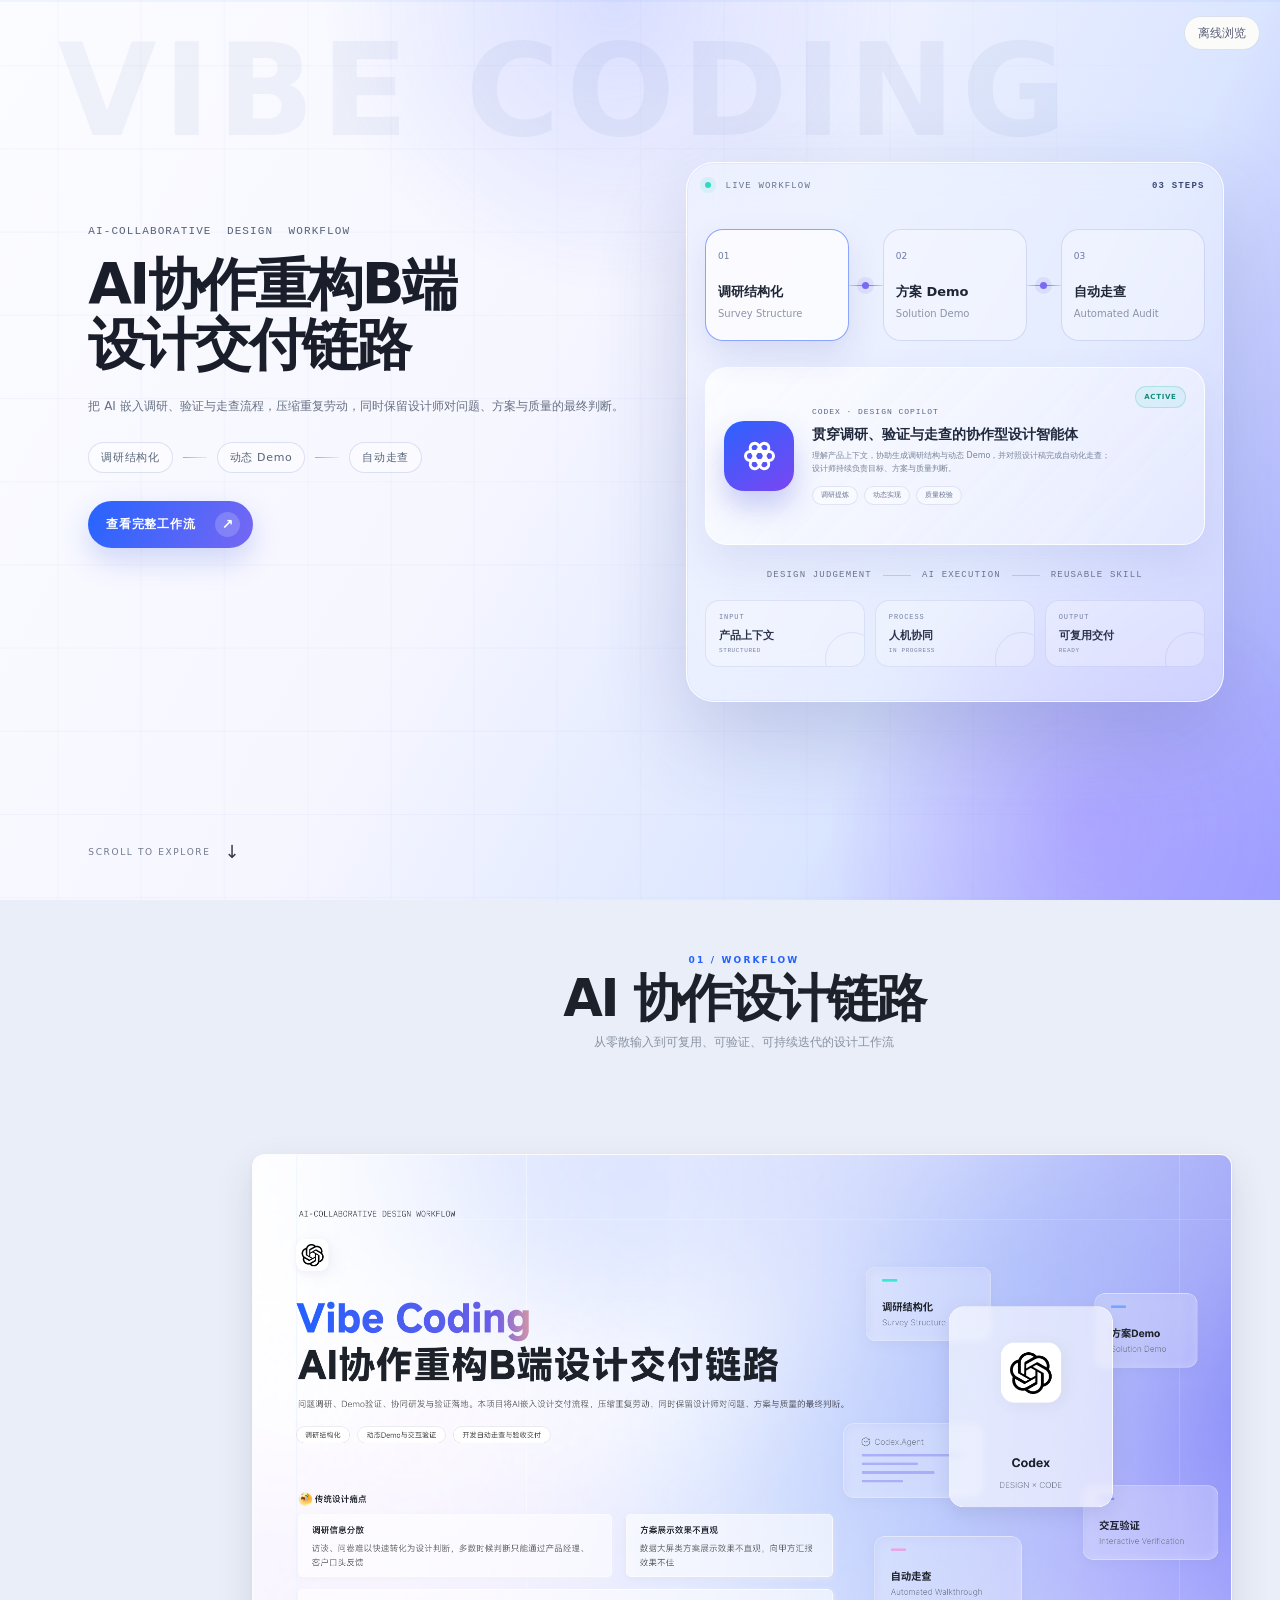
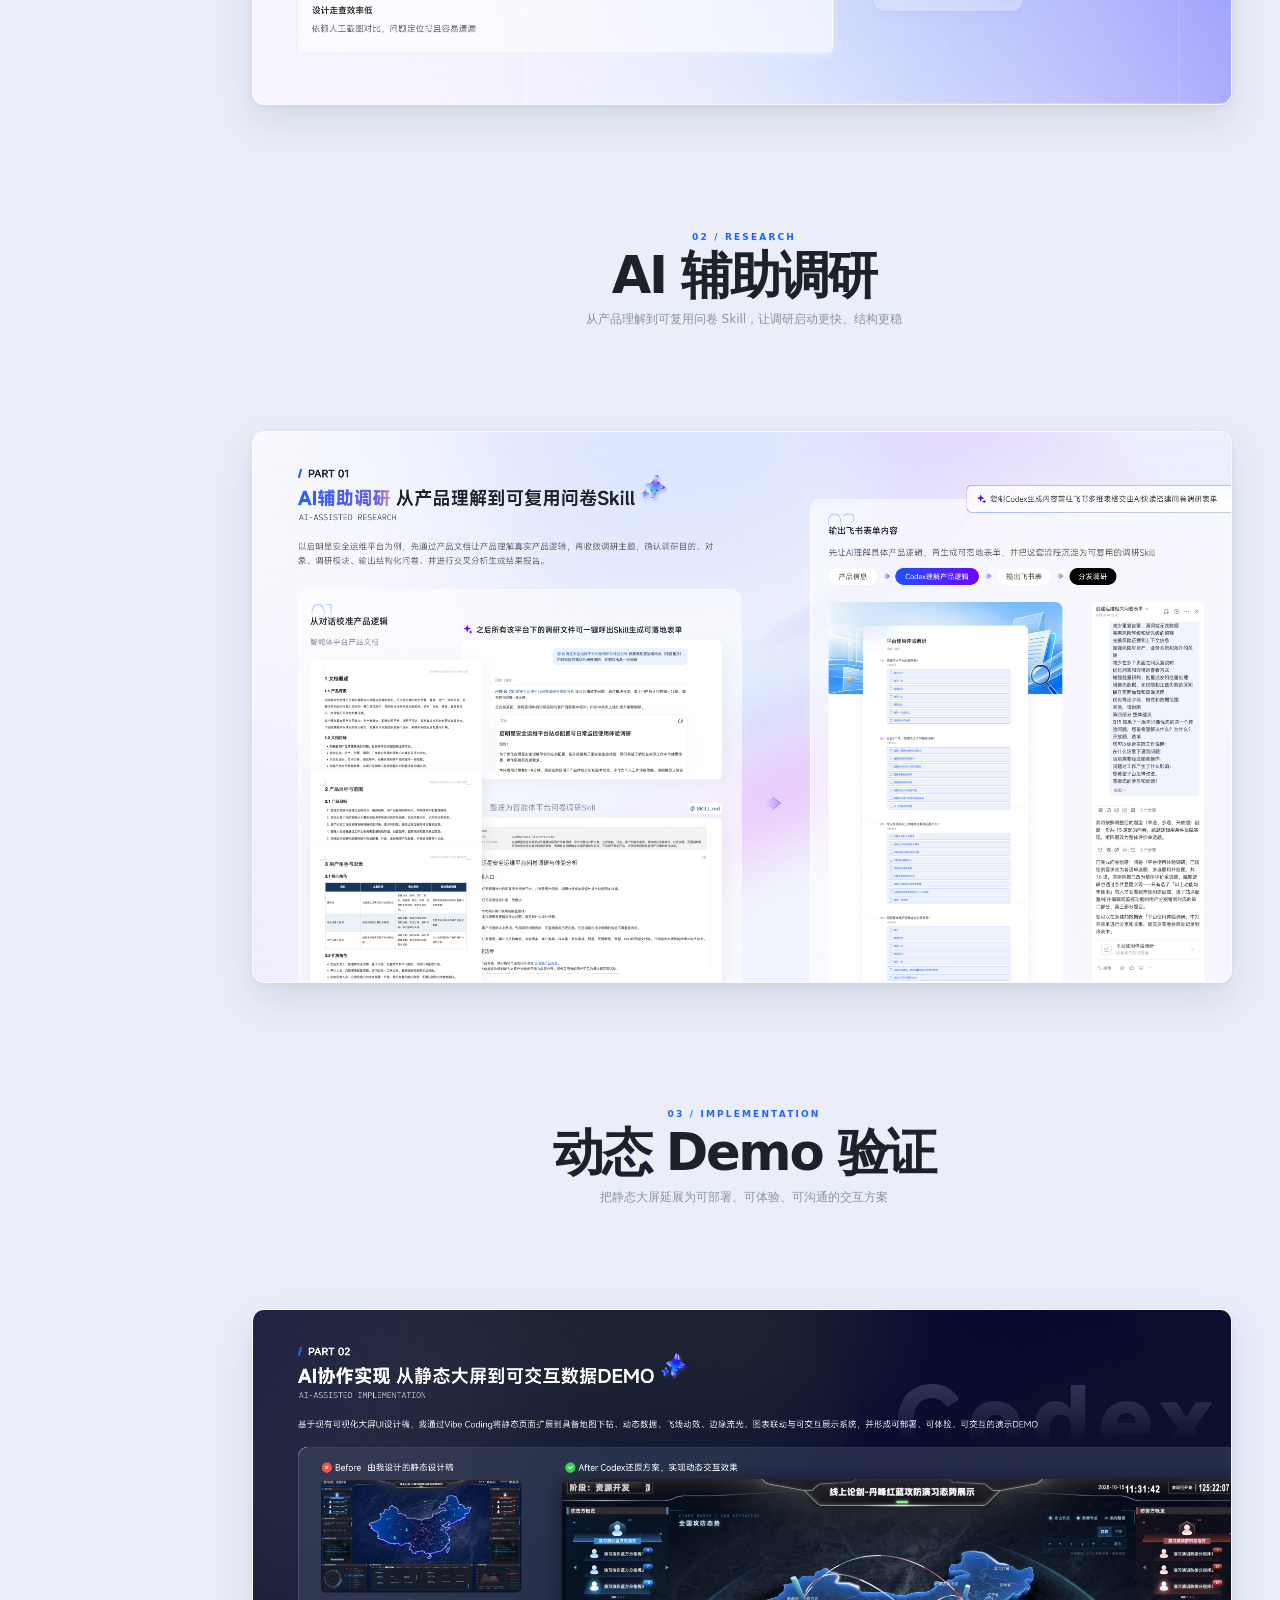
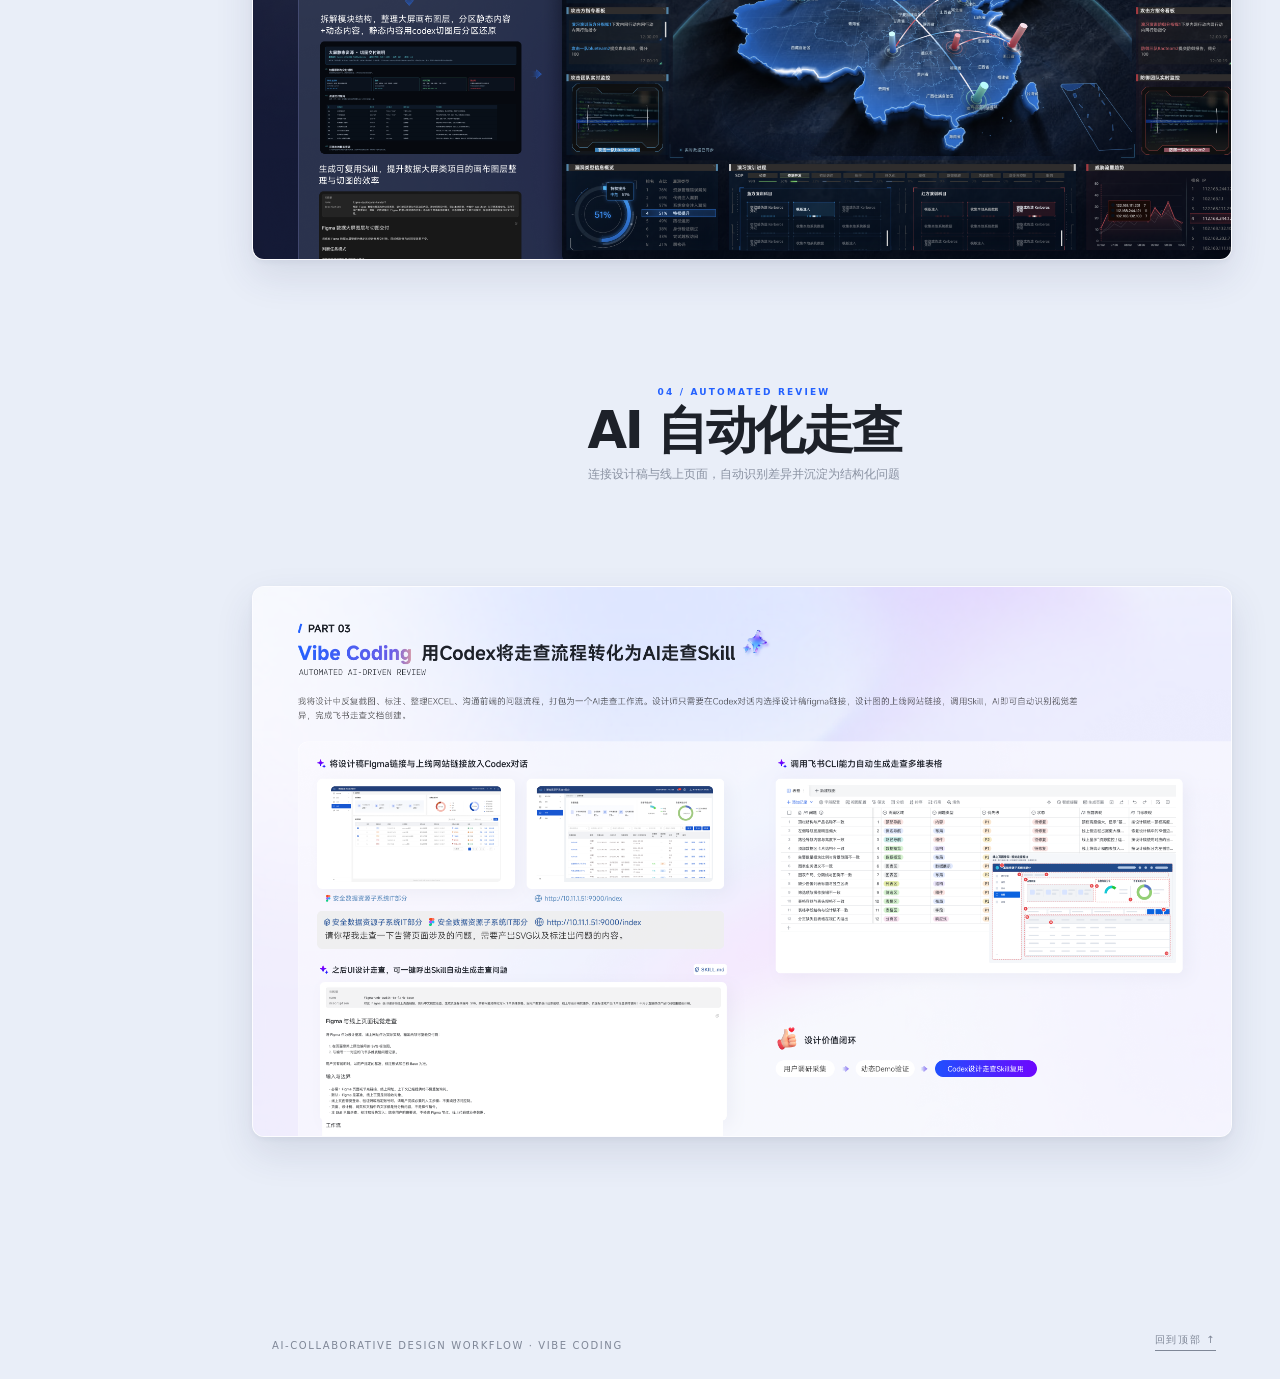
==== commit de899cb1: "Add complete offline portfolio downloads with resumable verified caching" ====
--- a/projects/ai-workflow/index.html
+++ b/projects/ai-workflow/index.html
@@ -9,7 +9,9 @@
     <link rel="stylesheet" href="./styles.css?v=8" />
     <link rel="stylesheet" href="../../custom-cursor.css?v=19" />
     <script defer src="../../portfolio-analytics.js?v=1"></script>
-  </head>
+    <link rel="stylesheet" href="../../offline.css?v=1" />
+  <script defer src="../../offline.js?v=1"></script>
+</head>
   <body>
     <aside class="side-nav" aria-label="项目章节导航">
       <a class="brand" href="#cover" aria-label="回到项目首页">
--- a/custom-cursor.css
+++ b/custom-cursor.css
@@ -1,4 +1,4 @@
-@import url('https://fonts.googleapis.com/css2?family=DM+Sans:wght@600&display=swap');
+@import url("./assets/fonts/fonts.css?v=1");
 /* The hero arrow and label are shared by the homepage, navigation and embedded projects. */
 .portfolio-pointer{position:fixed;top:0;left:0;z-index:2147483647;pointer-events:none;opacity:0;will-change:transform;transition:opacity .12s ease;transform:translate(-100px,-100px)}
 .portfolio-pointer>svg{width:26px;height:33px;display:block;fill:#100e11;overflow:visible;filter:drop-shadow(0 1px 1px #fff6)}
--- a/offline.css
+++ b/offline.css
@@ -0,0 +1,25 @@
+.portfolio-header-actions{display:flex;align-items:center;gap:22px;flex:none}
+.portfolio-offline-button{appearance:none;font-family:inherit;font-size:12px;font-weight:500;line-height:1.5;cursor:pointer;border:1px solid #dce0ec;border-radius:20px;padding:7px 13px;background:transparent;color:#596078;white-space:nowrap;transition:border-color .2s,color .2s}
+.portfolio-offline-button:hover{border-color:#465bd3;color:#3e52d6}
+.portfolio-offline-standalone{position:fixed;right:20px;top:16px;z-index:999;background:#fbfbfa}
+.portfolio-offline-dialog{box-sizing:border-box;width:min(520px,calc(100vw - 32px));max-height:calc(100vh - 48px);overflow:auto;border:1px solid #e0e4ef;border-radius:22px;padding:38px;background:#fbfbfa;color:#252831;box-shadow:0 24px 100px #10152b35;font:14px/1.7 "DM Sans",system-ui,sans-serif;z-index:10000}
+.portfolio-offline-dialog::backdrop{background:#14182d66;backdrop-filter:blur(5px)}
+.portfolio-offline-dialog form{margin:0}
+.portfolio-offline-dialog .offline-close{position:absolute;right:16px;top:12px;background:transparent;border:0;padding:4px 10px;font:26px/1.2 system-ui;color:#72788b;cursor:pointer}
+.portfolio-offline-dialog .offline-eyebrow{font:10px/1.6 monospace;letter-spacing:.12em;color:#78839f;margin:0 0 14px}
+.portfolio-offline-dialog h2{font-size:29px;line-height:1.3;letter-spacing:-.04em;margin:0 0 16px;font-weight:600;color:#252831}
+.portfolio-offline-dialog .offline-intro{font-size:14px;color:#737b90;margin:0 0 26px}
+.portfolio-offline-dialog .offline-status{font-size:14px;color:#3e52d6;margin-bottom:13px;min-height:24px}
+.portfolio-offline-dialog progress{display:block;appearance:none;width:100%;height:7px;border:0;border-radius:9px;overflow:hidden;background:#e8ecf5;accent-color:#3e52d6}
+.portfolio-offline-dialog progress::-webkit-progress-bar{background:#e8ecf5;border-radius:9px}
+.portfolio-offline-dialog progress::-webkit-progress-value{background:#3e52d6;border-radius:9px;transition:width .2s}
+.portfolio-offline-dialog progress::-moz-progress-bar{background:#3e52d6;border-radius:9px}
+.portfolio-offline-dialog .offline-detail{font:11px/1.5 monospace;color:#828b9d;margin:10px 0 20px}
+.portfolio-offline-dialog .offline-note{font-size:12px;color:#8a92a4;margin:0 0 24px}
+.portfolio-offline-dialog .offline-actions{display:flex;gap:12px;align-items:center;flex-wrap:wrap}
+.portfolio-offline-dialog .offline-save,.portfolio-offline-dialog .offline-pause{border:0;border-radius:10px;padding:12px 18px;font:500 13px/1.5 system-ui;cursor:pointer}
+.portfolio-offline-dialog .offline-save{background:#3e52d6;color:#fff}
+.portfolio-offline-dialog .offline-pause{background:#e9edf7;color:#56617a}
+.portfolio-offline-dialog button:disabled{opacity:.55;cursor:default}
+.portfolio-offline-dialog [hidden]{display:none!important}
+@media(max-width:760px){.portfolio-header-actions{gap:12px}.portfolio-offline-button{font-size:11px;padding:5px 9px}.detail-header .portfolio-header-actions{grid-column:2;grid-row:1;justify-self:end}.portfolio-offline-dialog{padding:30px 24px}.portfolio-offline-dialog h2{font-size:25px}}
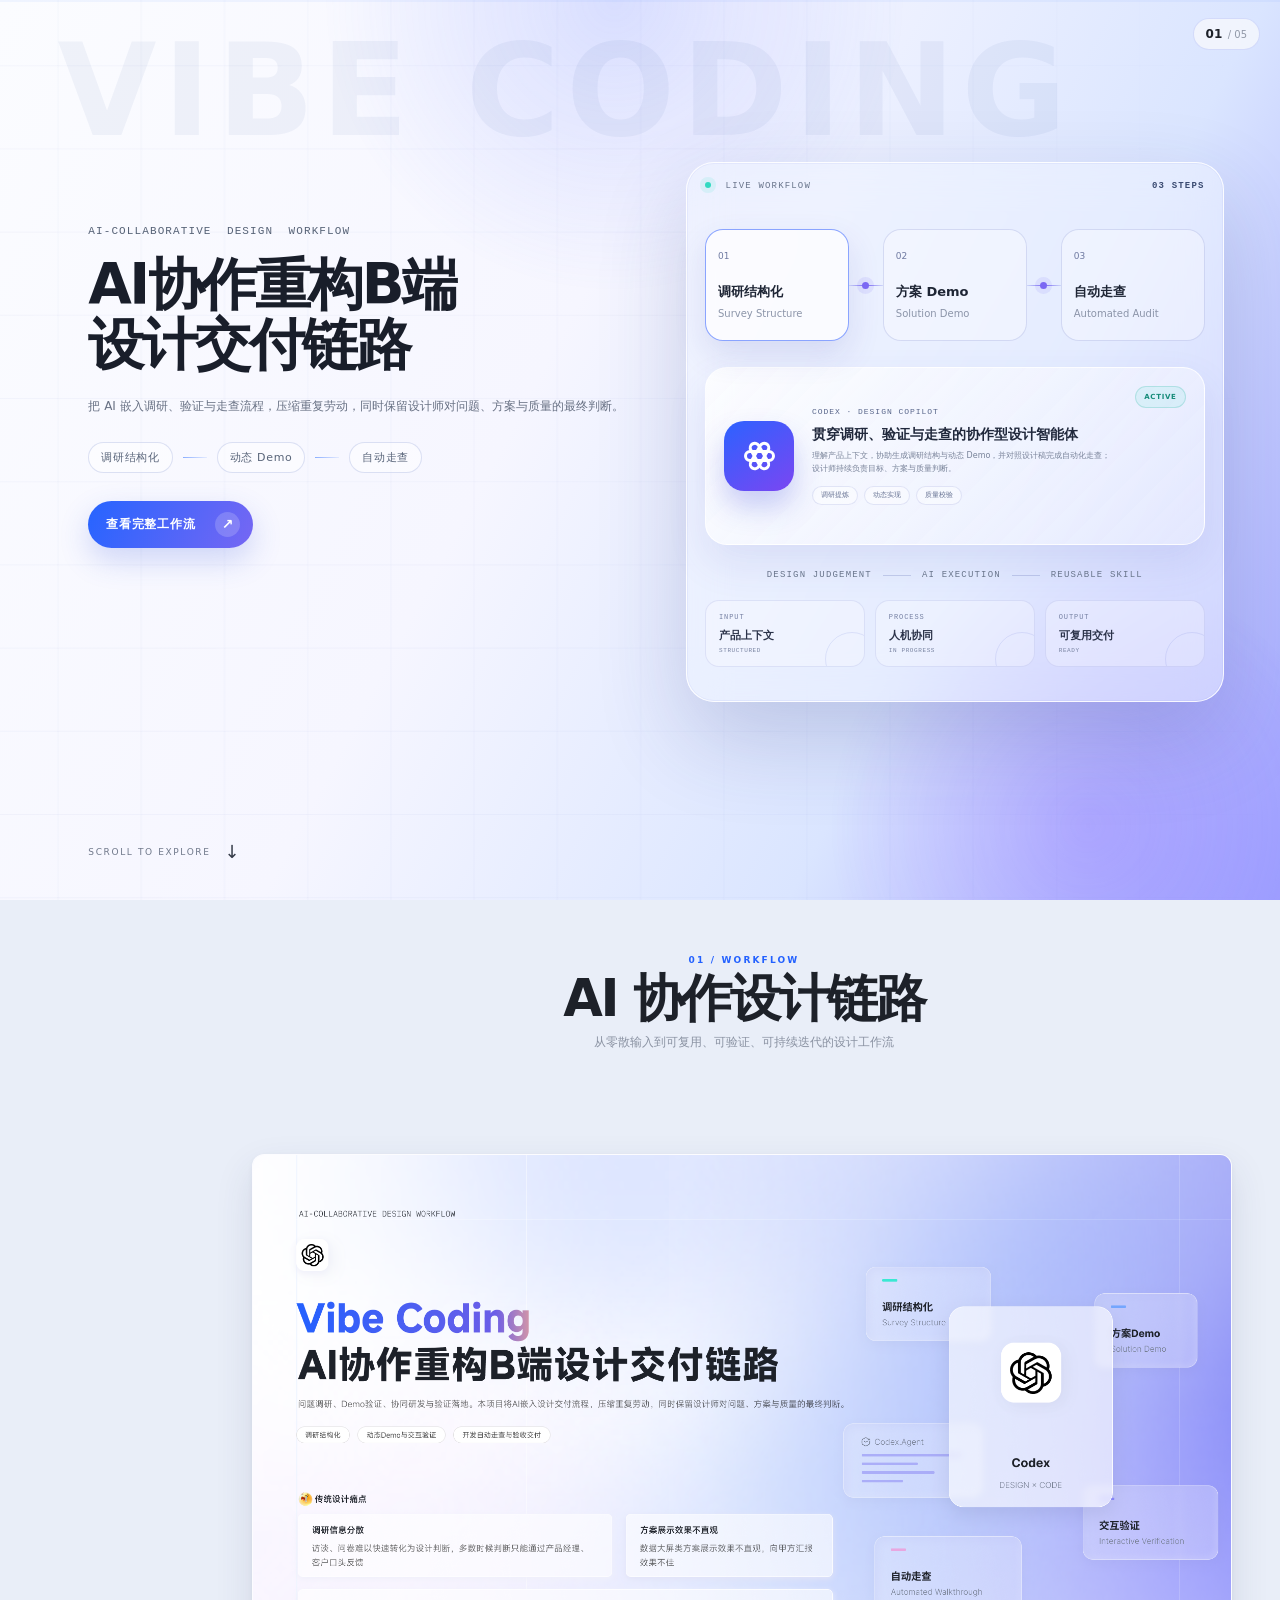
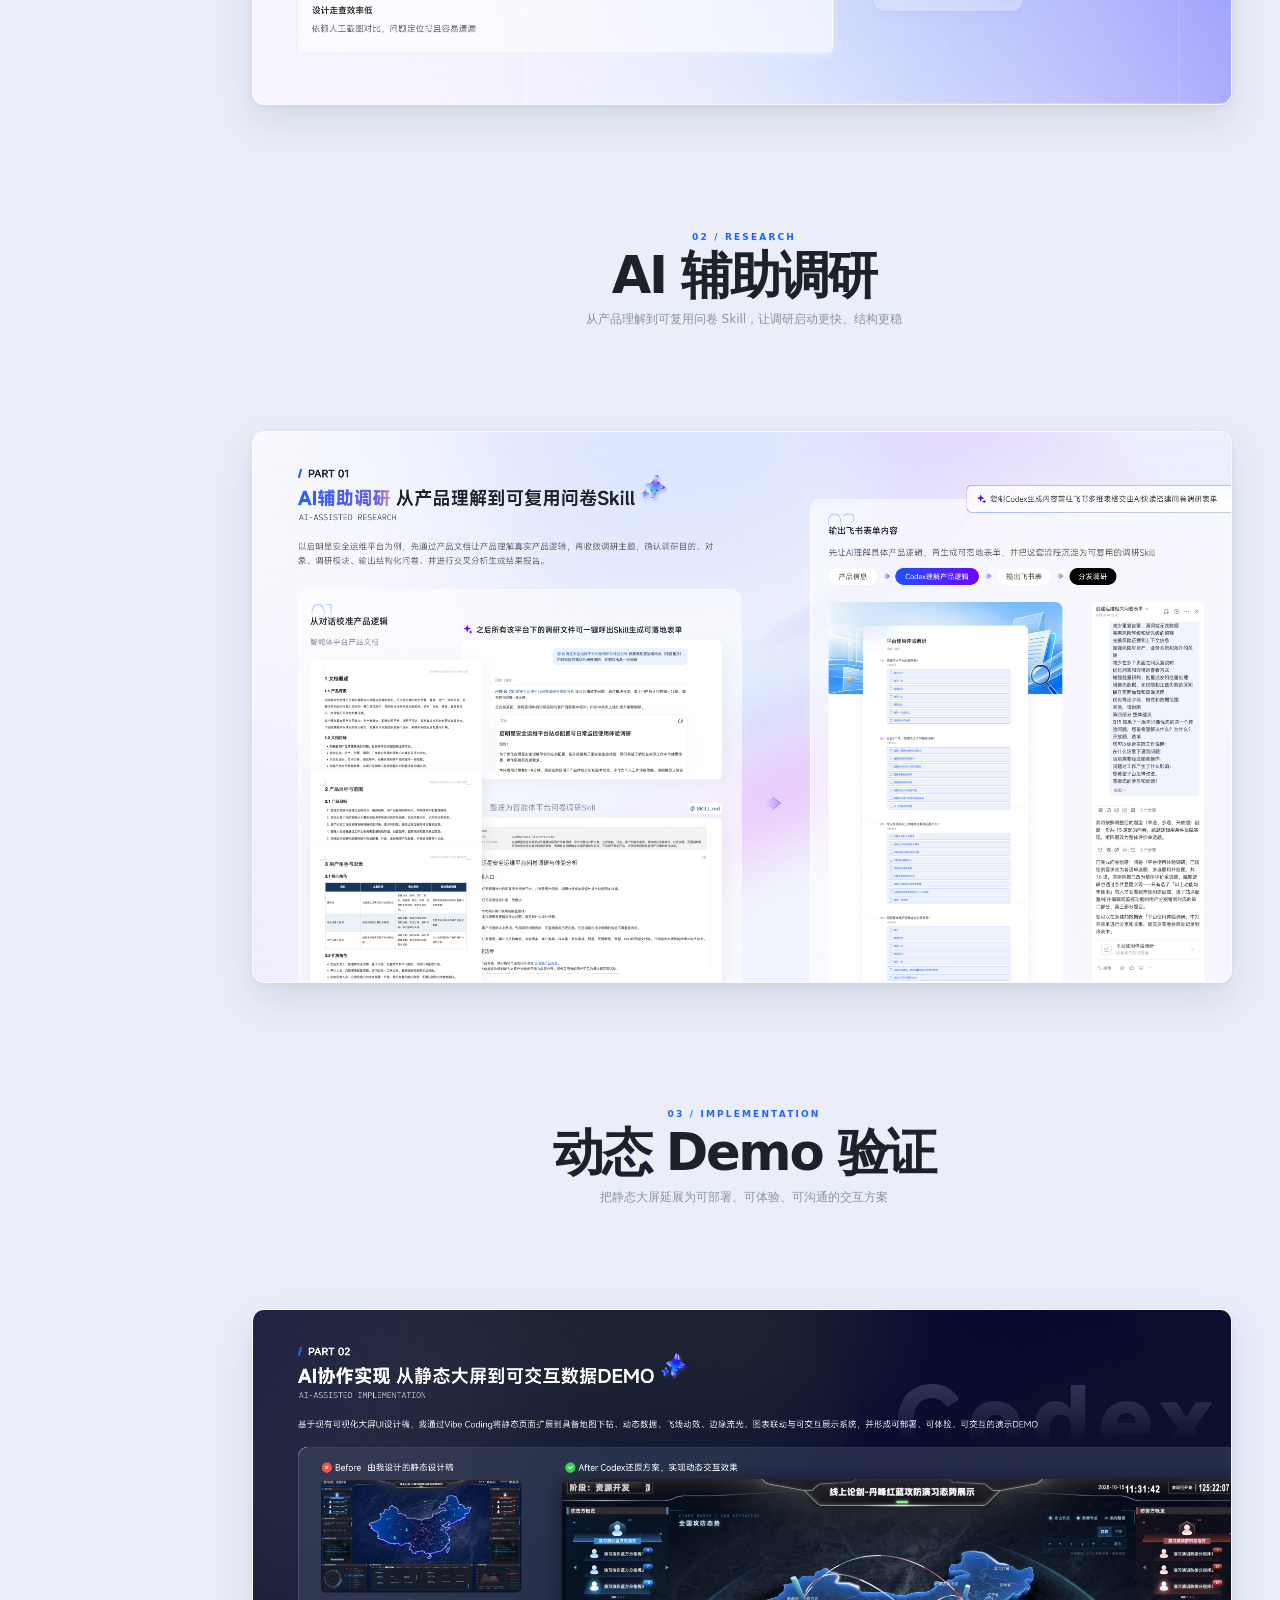
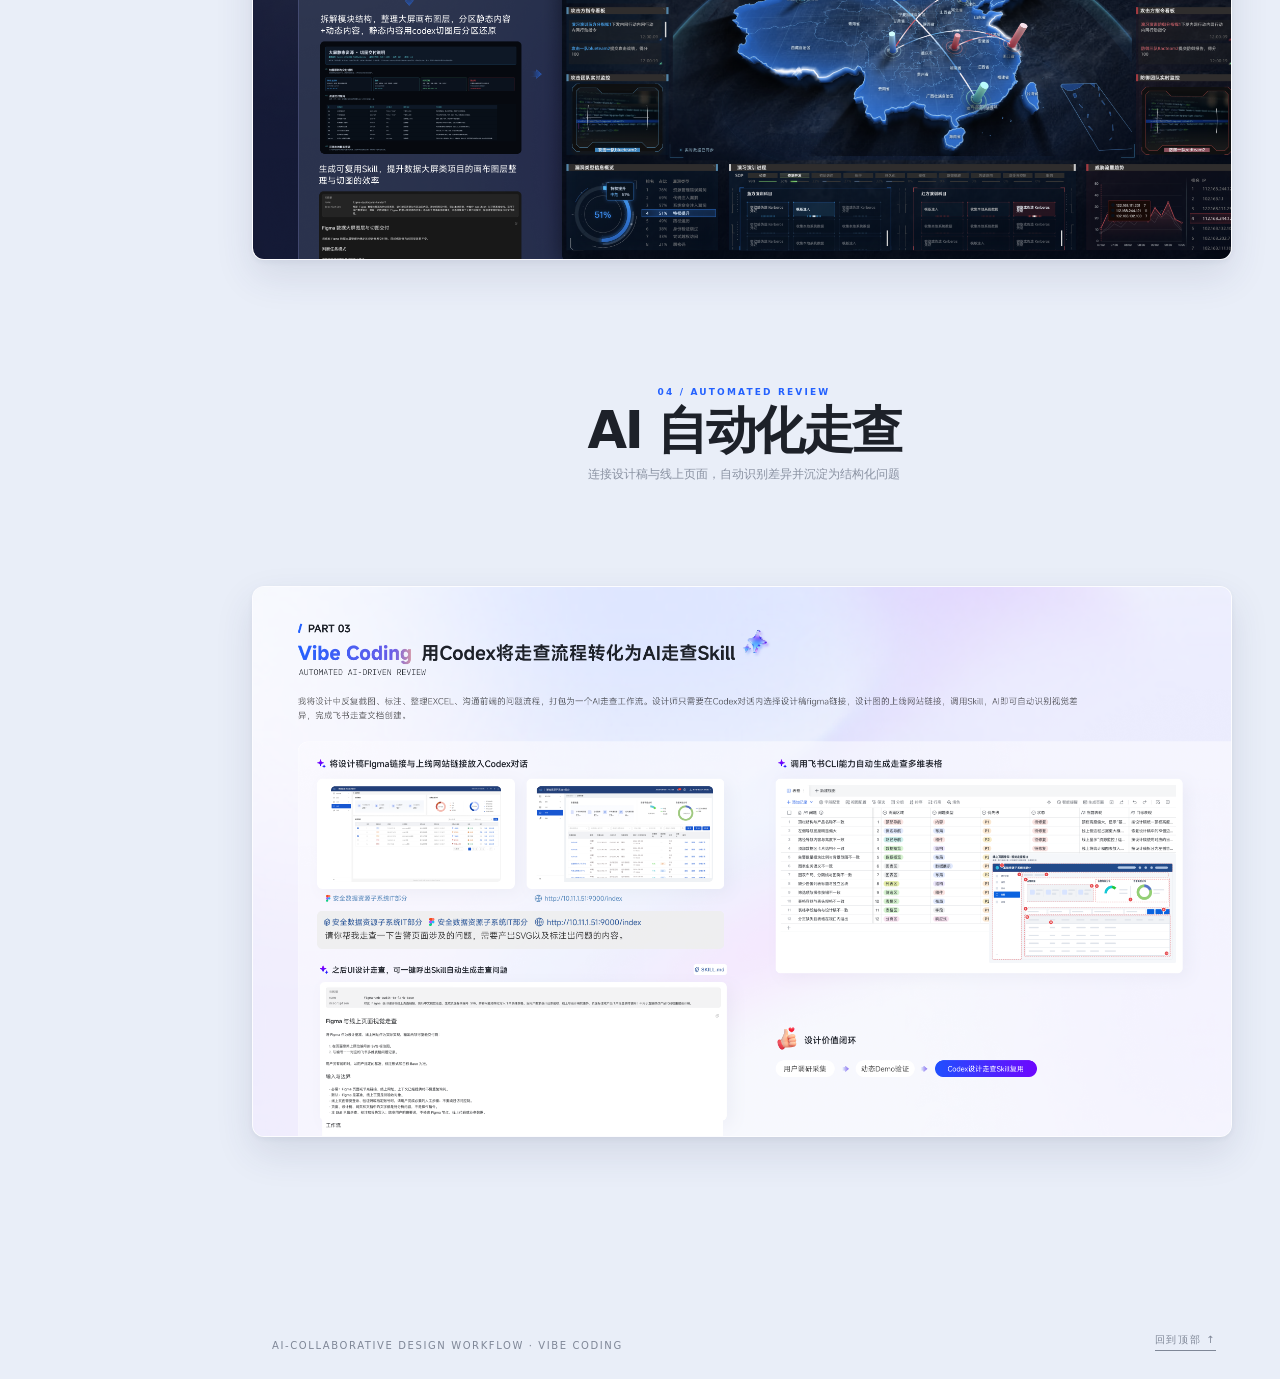
==== commit d3b04959: "Hide offline controls by default and restore native cursor in dialogs" ====
--- a/projects/ai-workflow/index.html
+++ b/projects/ai-workflow/index.html
@@ -1,6 +1,7 @@
 <!doctype html>
 <html lang="zh-CN" data-cursor-theme="dark">
   <head>
+  <style>html:not([data-offline-tools]) .portfolio-offline-button{display:none!important}</style>
     <meta charset="UTF-8" />
     <meta name="viewport" content="width=device-width, initial-scale=1" />
     <meta name="description" content="AI 协作设计工作流：从调研结构化、动态 Demo 到自动化设计走查的 B 端设计交付链路。" />
@@ -8,9 +9,9 @@
     <title>AI设计交付流程 · 李丹作品集</title>
     <link rel="stylesheet" href="./styles.css?v=8" />
     <link rel="stylesheet" href="../../custom-cursor.css?v=19" />
-    <script defer src="../../portfolio-analytics.js?v=1"></script>
-    <link rel="stylesheet" href="../../offline.css?v=1" />
-  <script defer src="../../offline.js?v=1"></script>
+    <script defer src="../../portfolio-analytics.js?v=2"></script>
+    <link rel="stylesheet" href="../../offline.css?v=2" />
+  <script defer src="../../offline.js?v=2"></script>
 </head>
   <body>
     <aside class="side-nav" aria-label="项目章节导航">
--- a/offline.css
+++ b/offline.css
@@ -23,3 +23,10 @@
 .portfolio-offline-dialog button:disabled{opacity:.55;cursor:default}
 .portfolio-offline-dialog [hidden]{display:none!important}
 @media(max-width:760px){.portfolio-header-actions{gap:12px}.portfolio-offline-button{font-size:11px;padding:5px 9px}.detail-header .portfolio-header-actions{grid-column:2;grid-row:1;justify-self:end}.portfolio-offline-dialog{padding:30px 24px}.portfolio-offline-dialog h2{font-size:25px}}
+
+/* Native modal dialogs sit above the custom cursor's document layer. */
+@media(hover:hover) and (pointer:fine){
+ html.portfolio-cursor-enabled:has(dialog:modal),html.portfolio-cursor-enabled:has(dialog:modal) body,html.portfolio-cursor-enabled:has(dialog:modal) *{cursor:auto!important}
+ html.portfolio-cursor-enabled:has(dialog:modal) button:not(:disabled),html.portfolio-cursor-enabled:has(dialog:modal) a[href]{cursor:pointer!important}
+ html.portfolio-cursor-enabled:has(dialog:modal) .portfolio-pointer{visibility:hidden!important}
+}
